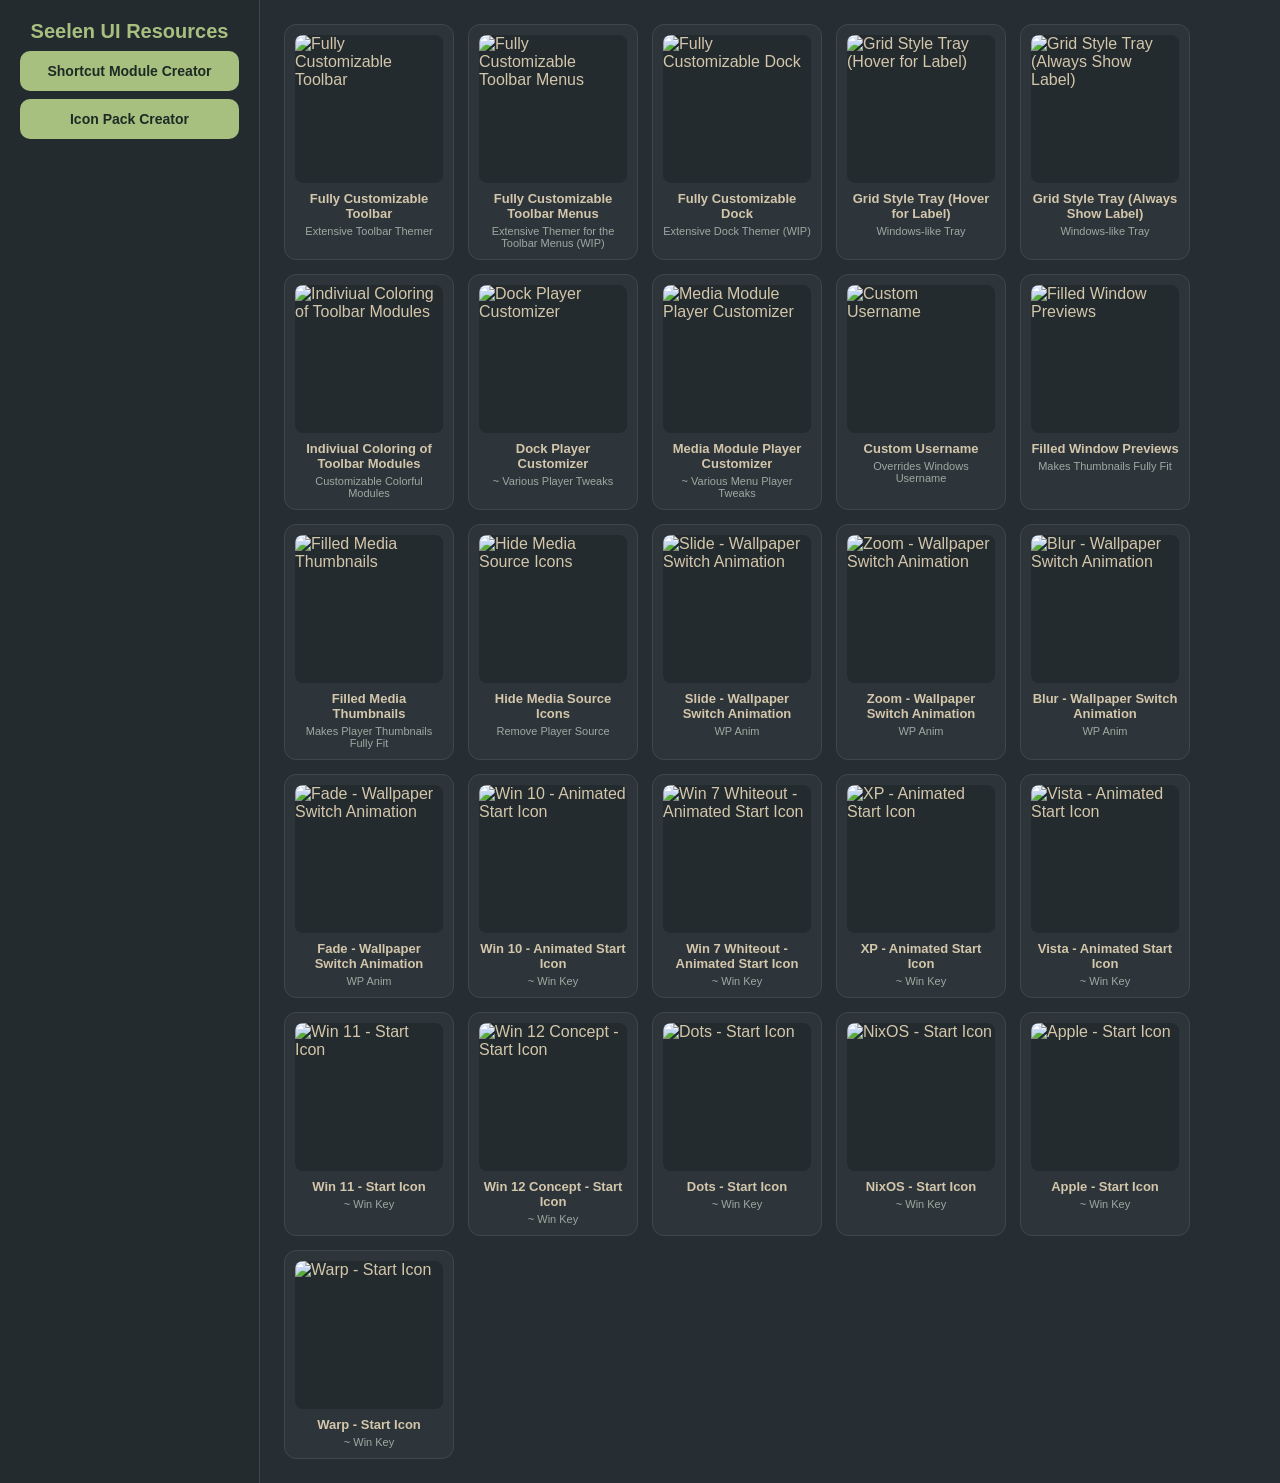
==== index.html @ 4f10d448 "web and up" ====
<!DOCTYPE html>
<html lang="en">
<head>
  <meta charset="UTF-8">
  <meta name="viewport" content="width=device-width, initial-scale=1.0">
  <title>Seelen UI Resources</title>
  <style>
    :root {
      --bg-main: #272e33;
      --bg-surface: #2d353b;
      --bg-dark: #242b2f;
      --border-color: #3d484d;
      --text-primary: #d3c6aa;
      --text-secondary: #9da9a0;
      --accent-color: #a7c080;
      --accent-text: #1e2a23;
    }

    * {
      margin: 0;
      padding: 0;
      box-sizing: border-box;
    }

    body {
      font-family: 'Segoe UI', Tahoma, Geneva, Verdana, sans-serif;
      background: var(--bg-main);
      color: var(--text-primary);
      min-height: 100vh;
      display: flex;
      overflow: hidden;
    }

    .sidebar {
      width: 260px;
      padding: 20px;
      background: var(--bg-dark);
      border-right: 1px solid var(--border-color);
    }

    .sidebar-header {
      font-size: 20px;
      font-weight: 700;
      color: var(--accent-color);
      margin-bottom: 8px;
      text-align: center;
    }

    .nav-button {
      display: block;
      width: 100%;
      padding: 10px 12px;
      margin-bottom: 8px;
      background: var(--accent-color);
      color: var(--accent-text);
      border: 2px solid var(--accent-color);
      border-radius: 10px;
      font-size: 14px;
      font-weight: 600;
      text-align: center;
      transition: filter 0.2s ease;
    }

    .nav-button:hover {
      filter: brightness(1.05);
    }

    .main-content {
      flex: 1;
      padding: 24px;
      overflow-y: auto;
    }

    .resource-grid {
      display: grid;
      grid-template-columns: repeat(auto-fill, 170px);
      gap: 14px;
    }

    .resource-card {
      padding: 10px;
      background: var(--bg-surface);
      border: 1px solid var(--border-color);
      border-radius: 12px;
      transition: all 0.2s ease;
    }

    .resource-card:hover {
      transform: translateY(-4px);
      box-shadow: 0 10px 28px rgba(0, 0, 0, 0.45);
    }

    .card-image-wrapper {
      width: 100%;
      aspect-ratio: 1 / 1;
      margin-bottom: 8px;
      background: var(--bg-dark);
      border-radius: 8px;
      overflow: hidden;
    }

    .card-image-wrapper img {
      width: 100%;
      height: 100%;
      object-fit: cover;
    }

    .card-title {
      font-size: 13px;
      font-weight: 600;
      text-align: center;
      margin-bottom: 4px;
    }

    .card-description {
      font-size: 11px;
      color: var(--text-secondary);
      text-align: center;
    }
  </style>
</head>

<body>
  <aside class="sidebar">
    <div class="sidebar-header">Seelen UI Resources</div>
    <nav id="navigation"></nav>
  </aside>

  <main class="main-content">
    <div class="resource-grid" id="resourceGrid"></div>
  </main>

  <script>
    const navigationItems = [
      { label: 'Shortcut Module Creator', url: './Web/shortcut-mod-creator.html' },
      { label: 'Icon Pack Creator', url: null }
    ];

    const resources = [
      {
        title: 'Fully Customizable Toolbar',
        description: 'Extensive Toolbar Themer',
        image: 'https://raw.githubusercontent.com/K-Ivy/Seelen-UI-Resources/refs/heads/main/Assets/full-custom-toolbar-logo.png',
        url: 'https://seelen.io/resources/k-ivy/kivy-custom-ftbr'
      },
      {
        title: 'Fully Customizable Toolbar Menus',
        description: 'Extensive Themer for the Toolbar Menus (WIP)',
        image: 'https://raw.githubusercontent.com/K-Ivy/Seelen-UI-Resources/refs/heads/main/Assets/web-wip.png',
        url: null
      },
      {
        title: 'Fully Customizable Dock',
        description: 'Extensive Dock Themer (WIP)',
        image: 'https://raw.githubusercontent.com/K-Ivy/Seelen-UI-Resources/refs/heads/main/Assets/web-wip.png',
        url: 'https://seelen.io/resources/review/k-ivy/usr-custom-dock'
      },
      {
        title: 'Grid Style Tray (Hover for Label)',
        description: 'Windows-like Tray',
        image: 'https://raw.githubusercontent.com/K-Ivy/Seelen-UI-Resources/refs/heads/main/Assets/tray-hl-showcase-logo.png',
        url: 'https://seelen.io/resources/k-ivy/win-grid-tray-hl'
      },
      {
        title: 'Grid Style Tray (Always Show Label)',
        description: 'Windows-like Tray',
        image: 'https://raw.githubusercontent.com/K-Ivy/Seelen-UI-Resources/refs/heads/main/Assets/tray-la-showcase-logo.png',
        url: 'https://seelen.io/resources/k-ivy/win-grid-tray-la'
      },
      {
        title: 'Indiviual Coloring of Toolbar Modules',
        description: 'Customizable Colorful Modules',
        image: 'https://raw.githubusercontent.com/K-Ivy/Seelen-UI-Resources/refs/heads/main/Assets/toolvolr-logo.png',
        url: 'https://seelen.io/resources/k-ivy/ftbr-mod-color'
      },
      {
        title: 'Dock Player Customizer',
        description: '~ Various Player Tweaks',
        image: 'https://raw.githubusercontent.com/K-Ivy/Seelen-UI-Resources/refs/heads/main/Assets/LOGO.png',
        url: 'https://seelen.io/resources/k-ivy/dock-comp-media'
      },
      {
        title: 'Media Module Player Customizer',
        description: '~ Various Menu Player Tweaks',
        image: 'https://raw.githubusercontent.com/K-Ivy/Seelen-UI-Resources/refs/heads/main/Assets/LOGOtbr.png',
        url: 'https://seelen.io/resources/k-ivy/tbr-media-custom'
      },
      {
        title: 'Custom Username',
        description: 'Overrides Windows Username',
        image: 'https://raw.githubusercontent.com/K-Ivy/Seelen-UI-Resources/refs/heads/main/Assets/customusrlogo.png',
        url: 'https://seelen.io/resources/k-ivy/custom-pref-user'
      },
      {
        title: 'Filled Window Previews',
        description: 'Makes Thumbnails Fully Fit',
        image: 'https://raw.githubusercontent.com/K-Ivy/Seelen-UI-Resources/refs/heads/main/Assets/previre-ff.png',
        url: 'https://seelen.io/resources/k-ivy/window-prev-ff'
      },
      {
        title: 'Filled Media Thumbnails',
        description: 'Makes Player Thumbnails Fully Fit',
        image: 'https://raw.githubusercontent.com/K-Ivy/Seelen-UI-Resources/refs/heads/main/Assets/media-thumb-fill.png',
        url: 'https://seelen.io/resources/k-ivy/media-thumb-fill'
      },
      {
        title: 'Hide Media Source Icons',
        description: 'Remove Player Source',
        image: 'https://raw.githubusercontent.com/K-Ivy/Seelen-UI-Resources/refs/heads/main/Assets/LOGO-v2.png',
        url: 'https://seelen.io/resources/k-ivy/hide-media-app-icon'
      },
      {
        title: 'Slide - Wallpaper Switch Animation',
        description: 'WP Anim',
        image: 'https://raw.githubusercontent.com/K-Ivy/Seelen-UI-Resources/refs/heads/main/Assets/slidelogo.png',
        url: 'https://seelen.io/resources/k-ivy/wp-anim-slide'
      },
      {
        title: 'Zoom - Wallpaper Switch Animation',
        description: 'WP Anim',
        image: 'https://raw.githubusercontent.com/K-Ivy/Seelen-UI-Resources/refs/heads/main/Assets/zoomlogo.png',
        url: 'https://seelen.io/resources/k-ivy/wp-anim-zm-fade'
      },
      {
        title: 'Blur - Wallpaper Switch Animation',
        description: 'WP Anim',
        image: 'https://raw.githubusercontent.com/K-Ivy/Seelen-UI-Resources/refs/heads/main/Assets/blurlogo.png',
        url: 'https://seelen.io/resources/k-ivy/wp-anim-blur'
      },
      {
        title: 'Fade - Wallpaper Switch Animation',
        description: 'WP Anim',
        image: 'https://raw.githubusercontent.com/K-Ivy/Seelen-UI-Resources/refs/heads/main/Assets/fadelogo.png',
        url: 'https://seelen.io/resources/k-ivy/wp-anim-fade'
      },
      {
        title: 'Win 10 - Animated Start Icon',
        description: '~ Win Key',
        image: 'https://raw.githubusercontent.com/K-Ivy/Seelen-UI-Resources/refs/heads/main/Assets/win10anim.png',
        url: 'https://seelen.io/resources/k-ivy/anim-win-ten-syn'
      },
      {
        title: 'Win 7 Whiteout - Animated Start Icon',
        description: '~ Win Key',
        image: 'https://raw.githubusercontent.com/K-Ivy/Seelen-UI-Resources/refs/heads/main/Assets/win7whiteout.png',
        url: 'https://seelen.io/resources/k-ivy/anim-whiteout-syn'
      },
      {
        title: 'XP - Animated Start Icon',
        description: '~ Win Key',
        image: 'https://raw.githubusercontent.com/K-Ivy/Seelen-UI-Resources/refs/heads/main/Assets/xpanim.png',
        url: 'https://seelen.io/resources/k-ivy/anim-winxp-syn'
      },
      {
        title: 'Vista - Animated Start Icon',
        description: '~ Win Key',
        image: 'https://raw.githubusercontent.com/K-Ivy/Seelen-UI-Resources/refs/heads/main/Assets/vistaanim.png',
        url: 'https://seelen.io/resources/k-ivy/anim-vista-syn'
      },
      {
        title: 'Win 11 - Start Icon',
        description: '~ Win Key',
        image: 'https://raw.githubusercontent.com/K-Ivy/Seelen-UI-Resources/refs/heads/main/Assets/win11.png',
        url: 'https://seelen.io/resources/k-ivy/start-icon-faq'
      },
      {
        title: 'Win 12 Concept - Start Icon',
        description: '~ Win Key',
        image: 'https://raw.githubusercontent.com/K-Ivy/Seelen-UI-Resources/refs/heads/main/Assets/win12concept.png',
        url: 'https://seelen.io/resources/k-ivy/win-start-alt'
      },
      {
        title: 'Dots - Start Icon',
        description: '~ Win Key',
        image: 'https://raw.githubusercontent.com/K-Ivy/Seelen-UI-Resources/refs/heads/main/Assets/dots.png',
        url: 'https://seelen.io/resources/k-ivy/dots-start'
      },
      {
        title: 'NixOS - Start Icon',
        description: '~ Win Key',
        image: 'https://raw.githubusercontent.com/K-Ivy/Seelen-UI-Resources/refs/heads/main/Assets/nix.png',
        url: 'https://seelen.io/resources/k-ivy/nixos-start'
      },
      {
        title: 'Apple - Start Icon',
        description: '~ Win Key',
        image: 'https://raw.githubusercontent.com/K-Ivy/Seelen-UI-Resources/refs/heads/main/Assets/apple.png',
        url: 'https://seelen.io/resources/k-ivy/apple-start'
      },
      {
        title: 'Warp - Start Icon',
        description: '~ Win Key',
        image: 'https://raw.githubusercontent.com/K-Ivy/Seelen-UI-Resources/refs/heads/main/Assets/warp.png',
        url: 'https://seelen.io/resources/k-ivy/warp-start'
      }
    ];

    function buildNavigation() {
      const nav = document.getElementById('navigation');
      nav.innerHTML = navigationItems.map(item => 
        `<button class="nav-button" data-url="${item.url || ''}">${item.label}</button>`
      ).join('');

      nav.addEventListener('click', (e) => {
        if (e.target.classList.contains('nav-button')) {
          const url = e.target.dataset.url;
          if (url) window.location.href = url;
        }
      });
    }

    function buildResourceCards() {
      const grid = document.getElementById('resourceGrid');
      grid.innerHTML = resources.map(r => `
        <div class="resource-card" data-url="${r.url || ''}">
          <div class="card-image-wrapper">
            <img src="${r.image}" alt="${r.title}" loading="lazy">
          </div>
          <div class="card-title">${r.title}</div>
          <div class="card-description">${r.description}</div>
        </div>
      `).join('');

      grid.addEventListener('click', (e) => {
        const card = e.target.closest('.resource-card');
        if (card) {
          const url = card.dataset.url;
          if (url) window.location.href = url;
        }
      });
    }

    buildNavigation();
    buildResourceCards();
  </script>
</body>
</html>
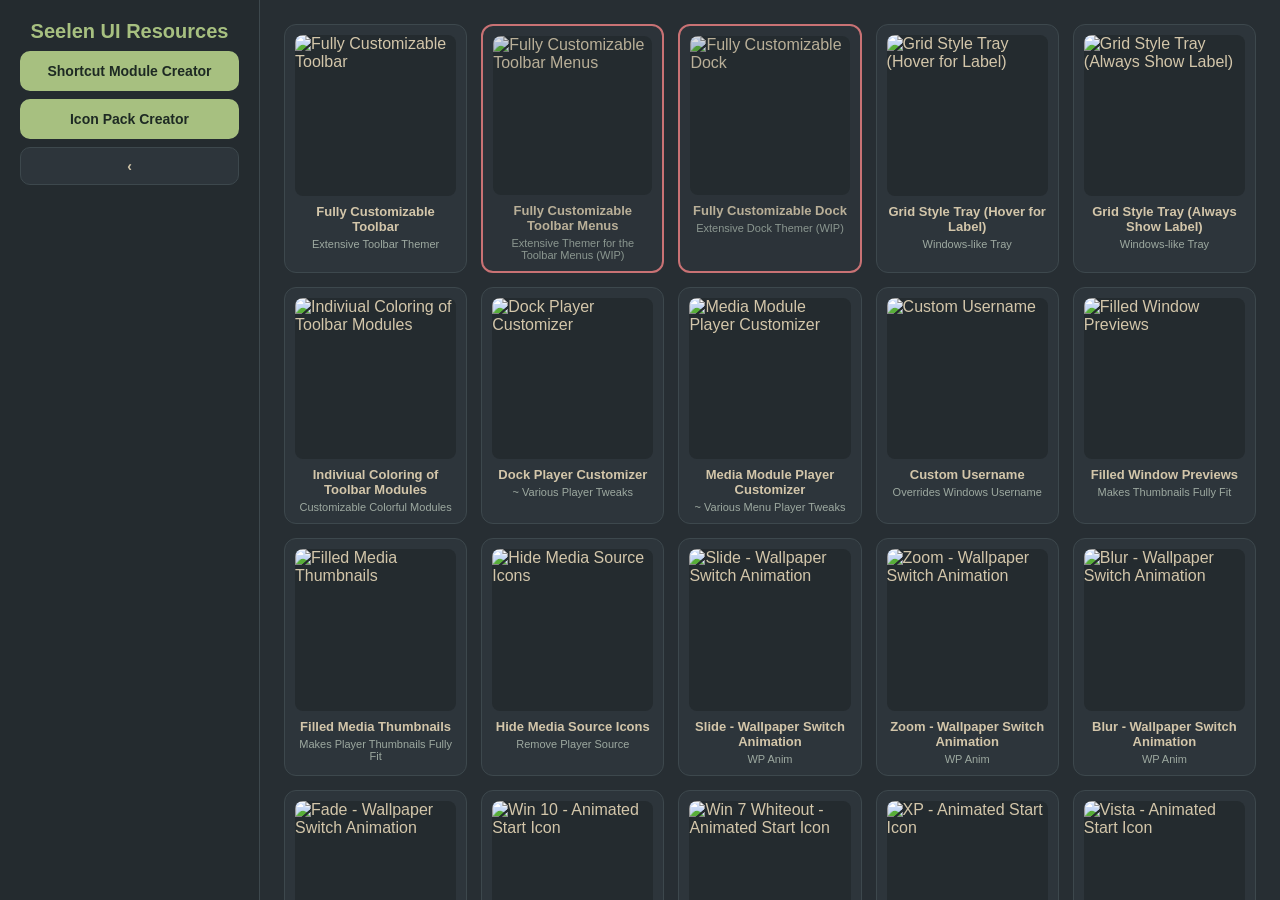
==== commit 7d712191: "landing up" ====
--- a/index.html
+++ b/index.html
@@ -14,6 +14,7 @@
       --text-secondary: #9da9a0;
       --accent-color: #a7c080;
       --accent-text: #1e2a23;
+      --warning-color: #e67e80;
     }
 
     * {
@@ -26,9 +27,8 @@
       font-family: 'Segoe UI', Tahoma, Geneva, Verdana, sans-serif;
       background: var(--bg-main);
       color: var(--text-primary);
-      min-height: 100vh;
+      height: 100vh;
       display: flex;
-      overflow: hidden;
     }
 
     .sidebar {
@@ -36,6 +36,13 @@
       padding: 20px;
       background: var(--bg-dark);
       border-right: 1px solid var(--border-color);
+      transition: width 0.3s ease, padding 0.3s ease;
+      overflow: hidden;
+    }
+
+    .sidebar.collapsed {
+      width: 60px;
+      padding: 20px 10px;
     }
 
     .sidebar-header {
@@ -44,10 +51,19 @@
       color: var(--accent-color);
       margin-bottom: 8px;
       text-align: center;
+      white-space: nowrap;
+      transition: opacity 0.2s ease;
+    }
+
+    .sidebar.collapsed .sidebar-header {
+      opacity: 0;
+      pointer-events: none;
     }
 
     .nav-button {
-      display: block;
+      display: flex;
+      align-items: center;
+      justify-content: center;
       width: 100%;
       padding: 10px 12px;
       margin-bottom: 8px;
@@ -57,12 +73,67 @@
       border-radius: 10px;
       font-size: 14px;
       font-weight: 600;
-      text-align: center;
-      transition: filter 0.2s ease;
+      cursor: pointer;
+      white-space: nowrap;
+      overflow: hidden;
+      transition: filter 0.2s ease, width 0.3s ease, height 0.3s ease, padding 0.3s ease;
     }
 
     .nav-button:hover {
       filter: brightness(1.05);
+    }
+
+    .sidebar.collapsed .nav-button {
+      padding: 10px;
+      width: 40px;
+      min-width: 40px;
+      height: 40px;
+    }
+
+    .nav-button .nav-text {
+      transition: opacity 0.2s ease;
+    }
+
+    .sidebar.collapsed .nav-button .nav-text {
+      opacity: 0;
+      position: absolute;
+    }
+
+    .nav-button .nav-number {
+      opacity: 0;
+      position: absolute;
+      transition: opacity 0.2s ease;
+    }
+
+    .sidebar.collapsed .nav-button .nav-number {
+      opacity: 1;
+      position: static;
+    }
+
+    .sidebar-toggle {
+      display: block;
+      width: 100%;
+      padding: 10px 12px;
+      margin-top: 8px;
+      background: var(--bg-surface);
+      color: var(--text-primary);
+      border: 1px solid var(--border-color);
+      border-radius: 10px;
+      font-size: 14px;
+      font-weight: 600;
+      text-align: center;
+      cursor: pointer;
+      transition: all 0.2s ease;
+    }
+
+    .sidebar-toggle:hover {
+      background: var(--accent-color);
+      color: var(--accent-text);
+      border-color: var(--accent-color);
+    }
+
+    .sidebar.collapsed .sidebar-toggle {
+      padding: 10px;
     }
 
     .main-content {
@@ -73,7 +144,7 @@
 
     .resource-grid {
       display: grid;
-      grid-template-columns: repeat(auto-fill, 170px);
+      grid-template-columns: repeat(auto-fill, minmax(170px, 1fr));
       gap: 14px;
     }
 
@@ -82,10 +153,17 @@
       background: var(--bg-surface);
       border: 1px solid var(--border-color);
       border-radius: 12px;
+      cursor: pointer;
       transition: all 0.2s ease;
     }
 
-    .resource-card:hover {
+    .resource-card.unavailable {
+      border: 2px solid var(--warning-color);
+      opacity: 0.85;
+      cursor: not-allowed;
+    }
+
+    .resource-card:hover:not(.unavailable) {
       transform: translateY(-4px);
       box-shadow: 0 10px 28px rgba(0, 0, 0, 0.45);
     }
@@ -97,6 +175,11 @@
       background: var(--bg-dark);
       border-radius: 8px;
       overflow: hidden;
+      transition: box-shadow 0.2s ease;
+    }
+
+    .resource-card:hover:not(.unavailable) .card-image-wrapper {
+      box-shadow: 0 0 15px rgba(167, 192, 128, 0.15);
     }
 
     .card-image-wrapper img {
@@ -117,18 +200,70 @@
       color: var(--text-secondary);
       text-align: center;
     }
+
+    .context-menu {
+      position: fixed;
+      background: var(--bg-surface);
+      border: 1px solid var(--border-color);
+      border-radius: 8px;
+      padding: 4px 0;
+      box-shadow: 0 4px 12px rgba(0, 0, 0, 0.5);
+      z-index: 1000;
+      min-width: 180px;
+      display: none;
+    }
+
+    .context-menu.show {
+      display: block;
+    }
+
+    .context-menu-item {
+      padding: 8px 16px;
+      cursor: pointer;
+      font-size: 13px;
+      color: var(--text-primary);
+      transition: background 0.15s ease;
+    }
+
+    .context-menu-item:hover {
+      background: var(--bg-dark);
+    }
+
+    .context-menu-item.disabled {
+      opacity: 0.5;
+      cursor: not-allowed;
+    }
+
+    .context-menu-item.disabled:hover {
+      background: transparent;
+    }
+
+    .context-menu-divider {
+      height: 1px;
+      background: var(--border-color);
+      margin: 4px 0;
+    }
   </style>
 </head>
 
 <body>
-  <aside class="sidebar">
+  <aside class="sidebar" id="sidebar">
     <div class="sidebar-header">Seelen UI Resources</div>
     <nav id="navigation"></nav>
+    <button class="sidebar-toggle" id="sidebarToggle">‹</button>
   </aside>
 
   <main class="main-content">
     <div class="resource-grid" id="resourceGrid"></div>
   </main>
+
+  <div class="context-menu" id="contextMenu">
+    <div class="context-menu-item" id="contextOpen">Open</div>
+    <div class="context-menu-item" id="contextNewTab">Open in New Tab</div>
+    <div class="context-menu-divider"></div>
+    <div class="context-menu-item" id="contextCopyLink">Copy Link</div>
+    <div class="context-menu-item" id="contextCopyTitle">Copy Title</div>
+  </div>
 
   <script>
     const navigationItems = [
@@ -153,7 +288,7 @@
         title: 'Fully Customizable Dock',
         description: 'Extensive Dock Themer (WIP)',
         image: 'https://raw.githubusercontent.com/K-Ivy/Seelen-UI-Resources/refs/heads/main/Assets/web-wip.png',
-        url: 'https://seelen.io/resources/review/k-ivy/usr-custom-dock'
+        url: null
       },
       {
         title: 'Grid Style Tray (Hover for Label)',
@@ -297,13 +432,17 @@
 
     function buildNavigation() {
       const nav = document.getElementById('navigation');
-      nav.innerHTML = navigationItems.map(item => 
-        `<button class="nav-button" data-url="${item.url || ''}">${item.label}</button>`
+      nav.innerHTML = navigationItems.map((item, index) => 
+        `<button class="nav-button" data-url="${item.url || ''}">
+          <span class="nav-text">${item.label}</span>
+          <span class="nav-number">${index + 1}</span>
+        </button>`
       ).join('');
 
       nav.addEventListener('click', (e) => {
-        if (e.target.classList.contains('nav-button')) {
-          const url = e.target.dataset.url;
+        const button = e.target.closest('.nav-button');
+        if (button) {
+          const url = button.dataset.url;
           if (url) window.location.href = url;
         }
       });
@@ -312,7 +451,7 @@
     function buildResourceCards() {
       const grid = document.getElementById('resourceGrid');
       grid.innerHTML = resources.map(r => `
-        <div class="resource-card" data-url="${r.url || ''}">
+        <div class="resource-card ${!r.url ? 'unavailable' : ''}" data-url="${r.url || ''}" data-title="${r.title}">
           <div class="card-image-wrapper">
             <img src="${r.image}" alt="${r.title}" loading="lazy">
           </div>
@@ -323,18 +462,82 @@
 
       grid.addEventListener('click', (e) => {
         const card = e.target.closest('.resource-card');
-        if (card) {
+        if (card && !card.classList.contains('unavailable')) {
           const url = card.dataset.url;
           if (url) window.location.href = url;
         }
       });
     }
 
+    const contextMenu = document.getElementById('contextMenu');
+    let currentCard = null;
+
+    document.addEventListener('contextmenu', (e) => {
+      const card = e.target.closest('.resource-card');
+      if (card) {
+        e.preventDefault();
+        currentCard = card;
+        const isUnavailable = card.classList.contains('unavailable');
+        
+        contextMenu.style.left = `${e.pageX}px`;
+        contextMenu.style.top = `${e.pageY}px`;
+        contextMenu.classList.add('show');
+        
+        document.getElementById('contextOpen').classList.toggle('disabled', isUnavailable);
+        document.getElementById('contextNewTab').classList.toggle('disabled', isUnavailable);
+        document.getElementById('contextCopyLink').classList.toggle('disabled', isUnavailable);
+      }
+    });
+
+    document.addEventListener('click', () => {
+      contextMenu.classList.remove('show');
+    });
+
+    document.getElementById('contextOpen').addEventListener('click', (e) => {
+      e.stopPropagation();
+      if (currentCard && !currentCard.classList.contains('unavailable')) {
+        const url = currentCard.dataset.url;
+        if (url) window.location.href = url;
+      }
+      contextMenu.classList.remove('show');
+    });
+
+    document.getElementById('contextNewTab').addEventListener('click', (e) => {
+      e.stopPropagation();
+      if (currentCard && !currentCard.classList.contains('unavailable')) {
+        const url = currentCard.dataset.url;
+        if (url) window.open(url, '_blank');
+      }
+      contextMenu.classList.remove('show');
+    });
+
+    document.getElementById('contextCopyLink').addEventListener('click', (e) => {
+      e.stopPropagation();
+      if (currentCard && !currentCard.classList.contains('unavailable')) {
+        const url = currentCard.dataset.url;
+        if (url) navigator.clipboard.writeText(url);
+      }
+      contextMenu.classList.remove('show');
+    });
+
+    document.getElementById('contextCopyTitle').addEventListener('click', (e) => {
+      e.stopPropagation();
+      if (currentCard) {
+        const title = currentCard.dataset.title;
+        if (title) navigator.clipboard.writeText(title);
+      }
+      contextMenu.classList.remove('show');
+    });
+
+    const sidebar = document.getElementById('sidebar');
+
+    document.getElementById('sidebarToggle').addEventListener('click', () => {
+      sidebar.classList.toggle('collapsed');
+      document.getElementById('sidebarToggle').textContent = sidebar.classList.contains('collapsed') ? '›' : '‹';
+    });
+
     buildNavigation();
     buildResourceCards();
   </script>
 </body>
-</html>
-
-
-
+</html>
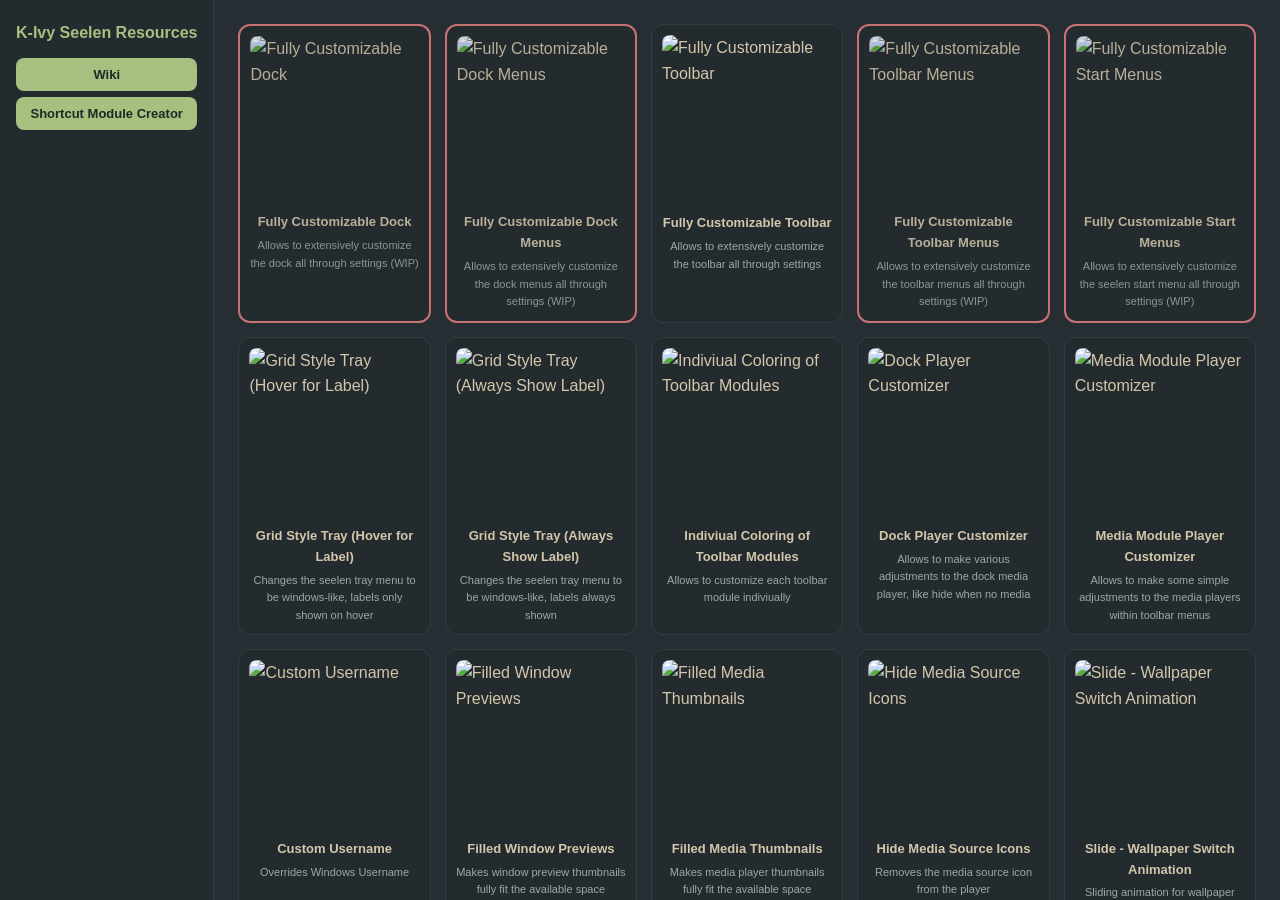
==== commit 56b2c3cf: "First update" ====
--- a/index.html
+++ b/index.html
@@ -3,61 +3,62 @@
 <head>
   <meta charset="UTF-8">
   <meta name="viewport" content="width=device-width, initial-scale=1.0">
-  <title>Seelen UI Resources</title>
+  <meta name="color-scheme" content="dark">
+  <title>K-Ivy Seelen UI Resources</title>
   <style>
     :root {
-      --bg-main: #272e33;
-      --bg-surface: #2d353b;
-      --bg-dark: #242b2f;
-      --border-color: #3d484d;
-      --text-primary: #d3c6aa;
-      --text-secondary: #9da9a0;
-      --accent-color: #a7c080;
+      --bg-page: #272E33;
+      --bg-surface: #242b2f;
+      --border: #313d43;
+      --text: #d3c6aa;
+      --text-dim: #9da9a0;
+      --accent: #a7c080;
       --accent-text: #1e2a23;
-      --warning-color: #e67e80;
-    }
-
-    * {
-      margin: 0;
-      padding: 0;
-      box-sizing: border-box;
+      --warning: #e67e80;
+      --selection: #543A48;
+      --hover: rgba(255,255,255,0.05);
+    }
+
+    ::selection {
+      background: var(--selection);
+      color: var(--text);
+    }
+
+    *, *::before, *::after { 
+      margin: 0; 
+      padding: 0; 
+      box-sizing: border-box; 
     }
 
     body {
       font-family: 'Segoe UI', Tahoma, Geneva, Verdana, sans-serif;
-      background: var(--bg-main);
-      color: var(--text-primary);
+      background: var(--bg-page);
+      color: var(--text);
       height: 100vh;
+      height: 100dvh;
       display: flex;
+      line-height: 1.6;
     }
 
     .sidebar {
-      width: 260px;
-      padding: 20px;
-      background: var(--bg-dark);
-      border-right: 1px solid var(--border-color);
-      transition: width 0.3s ease, padding 0.3s ease;
+      width: max-content;
+      min-width: 160px;
+      padding: 20px 16px;
+      background: var(--bg-surface);
+      border-right: 1px solid var(--border);
+      display: flex;
+      flex-direction: column;
+      flex-shrink: 0;
       overflow: hidden;
     }
 
-    .sidebar.collapsed {
-      width: 60px;
-      padding: 20px 10px;
-    }
-
     .sidebar-header {
-      font-size: 20px;
+      font-size: 16px;
       font-weight: 700;
-      color: var(--accent-color);
-      margin-bottom: 8px;
+      color: var(--accent);
+      margin-bottom: 12px;
       text-align: center;
       white-space: nowrap;
-      transition: opacity 0.2s ease;
-    }
-
-    .sidebar.collapsed .sidebar-header {
-      opacity: 0;
-      pointer-events: none;
     }
 
     .nav-button {
@@ -65,81 +66,29 @@
       align-items: center;
       justify-content: center;
       width: 100%;
-      padding: 10px 12px;
-      margin-bottom: 8px;
-      background: var(--accent-color);
+      padding: 9px 12px;
+      margin-bottom: 6px;
+      background: var(--accent);
       color: var(--accent-text);
-      border: 2px solid var(--accent-color);
-      border-radius: 10px;
-      font-size: 14px;
+      border: none;
+      border-radius: 8px;
+      font-size: 13px;
       font-weight: 600;
       cursor: pointer;
       white-space: nowrap;
-      overflow: hidden;
-      transition: filter 0.2s ease, width 0.3s ease, height 0.3s ease, padding 0.3s ease;
-    }
-
-    .nav-button:hover {
-      filter: brightness(1.05);
-    }
-
-    .sidebar.collapsed .nav-button {
-      padding: 10px;
-      width: 40px;
-      min-width: 40px;
-      height: 40px;
-    }
-
-    .nav-button .nav-text {
-      transition: opacity 0.2s ease;
-    }
-
-    .sidebar.collapsed .nav-button .nav-text {
-      opacity: 0;
-      position: absolute;
-    }
-
-    .nav-button .nav-number {
-      opacity: 0;
-      position: absolute;
-      transition: opacity 0.2s ease;
-    }
-
-    .sidebar.collapsed .nav-button .nav-number {
-      opacity: 1;
-      position: static;
-    }
-
-    .sidebar-toggle {
-      display: block;
-      width: 100%;
-      padding: 10px 12px;
-      margin-top: 8px;
-      background: var(--bg-surface);
-      color: var(--text-primary);
-      border: 1px solid var(--border-color);
-      border-radius: 10px;
-      font-size: 14px;
-      font-weight: 600;
-      text-align: center;
-      cursor: pointer;
-      transition: all 0.2s ease;
-    }
-
-    .sidebar-toggle:hover {
-      background: var(--accent-color);
-      color: var(--accent-text);
-      border-color: var(--accent-color);
-    }
-
-    .sidebar.collapsed .sidebar-toggle {
-      padding: 10px;
+      transition: filter 0.15s;
+    }
+
+    .nav-button:hover { 
+      filter: brightness(1.07); 
     }
 
     .main-content {
       flex: 1;
       padding: 24px;
       overflow-y: auto;
+      scrollbar-width: thin;
+      scrollbar-color: var(--border) transparent;
     }
 
     .resource-grid {
@@ -151,35 +100,35 @@
     .resource-card {
       padding: 10px;
       background: var(--bg-surface);
-      border: 1px solid var(--border-color);
+      border: 1px solid var(--border);
       border-radius: 12px;
       cursor: pointer;
-      transition: all 0.2s ease;
+      transition: transform 0.2s ease, box-shadow 0.2s ease;
     }
 
     .resource-card.unavailable {
-      border: 2px solid var(--warning-color);
+      border: 2px solid var(--warning);
       opacity: 0.85;
       cursor: not-allowed;
     }
 
     .resource-card:hover:not(.unavailable) {
       transform: translateY(-4px);
-      box-shadow: 0 10px 28px rgba(0, 0, 0, 0.45);
+      box-shadow: 0 10px 28px rgba(0,0,0,0.45);
     }
 
     .card-image-wrapper {
       width: 100%;
       aspect-ratio: 1 / 1;
       margin-bottom: 8px;
-      background: var(--bg-dark);
+      background: var(--bg-surface);
       border-radius: 8px;
       overflow: hidden;
       transition: box-shadow 0.2s ease;
     }
 
     .resource-card:hover:not(.unavailable) .card-image-wrapper {
-      box-shadow: 0 0 15px rgba(167, 192, 128, 0.15);
+      box-shadow: 0 0 15px rgba(167,192,128,0.15);
     }
 
     .card-image-wrapper img {
@@ -197,17 +146,17 @@
 
     .card-description {
       font-size: 11px;
-      color: var(--text-secondary);
+      color: var(--text-dim);
       text-align: center;
     }
 
     .context-menu {
       position: fixed;
       background: var(--bg-surface);
-      border: 1px solid var(--border-color);
+      border: 1px solid var(--border);
       border-radius: 8px;
       padding: 4px 0;
-      box-shadow: 0 4px 12px rgba(0, 0, 0, 0.5);
+      box-shadow: 0 4px 12px rgba(0,0,0,0.5);
       z-index: 1000;
       min-width: 180px;
       display: none;
@@ -221,17 +170,16 @@
       padding: 8px 16px;
       cursor: pointer;
       font-size: 13px;
-      color: var(--text-primary);
-      transition: background 0.15s ease;
+      color: var(--text);
+      transition: background 0.15s;
     }
 
     .context-menu-item:hover {
-      background: var(--bg-dark);
+      background: var(--hover);
     }
 
     .context-menu-item.disabled {
-      opacity: 0.5;
-      cursor: not-allowed;
+      opacity: 0.5; cursor: not-allowed;
     }
 
     .context-menu-item.disabled:hover {
@@ -240,304 +188,278 @@
 
     .context-menu-divider {
       height: 1px;
-      background: var(--border-color);
+      background: var(--border);
       margin: 4px 0;
     }
   </style>
 </head>
-
 <body>
-  <aside class="sidebar" id="sidebar">
-    <div class="sidebar-header">Seelen UI Resources</div>
+  <aside class="sidebar">
+    <div class="sidebar-header">K-Ivy Seelen Resources</div>
     <nav id="navigation"></nav>
-    <button class="sidebar-toggle" id="sidebarToggle">‹</button>
   </aside>
-
   <main class="main-content">
     <div class="resource-grid" id="resourceGrid"></div>
   </main>
-
-  <div class="context-menu" id="contextMenu">
-    <div class="context-menu-item" id="contextOpen">Open</div>
-    <div class="context-menu-item" id="contextNewTab">Open in New Tab</div>
-    <div class="context-menu-divider"></div>
-    <div class="context-menu-item" id="contextCopyLink">Copy Link</div>
-    <div class="context-menu-item" id="contextCopyTitle">Copy Title</div>
-  </div>
-
+  <div class="context-menu" id="contextMenu"></div>
   <script>
     const navigationItems = [
+      { label: 'Wiki',                    url: './Web/wiki.html' },
       { label: 'Shortcut Module Creator', url: './Web/shortcut-mod-creator.html' },
-      { label: 'Icon Pack Creator', url: null }
     ];
 
     const resources = [
+      // ── Fully Customizables
+      {
+        title: 'Fully Customizable Dock',
+        description: 'Allows to extensively customize the dock all through settings (WIP)',
+        image: 'https://raw.githubusercontent.com/K-Ivy/Seelen-UI-Resources/refs/heads/main/Assets/web-wip.png',
+        url: null,
+      },
+      {
+        title: 'Fully Customizable Dock Menus',
+        description: 'Allows to extensively customize the dock menus all through settings (WIP)',
+        image: 'https://raw.githubusercontent.com/K-Ivy/Seelen-UI-Resources/refs/heads/main/Assets/web-wip.png',
+        url: null,
+      },
       {
         title: 'Fully Customizable Toolbar',
-        description: 'Extensive Toolbar Themer',
+        description: 'Allows to extensively customize the toolbar all through settings',
         image: 'https://raw.githubusercontent.com/K-Ivy/Seelen-UI-Resources/refs/heads/main/Assets/full-custom-toolbar-logo.png',
-        url: 'https://seelen.io/resources/k-ivy/kivy-custom-ftbr'
+        url: 'https://seelen.io/resources/k-ivy/kivy-custom-ftbr',
       },
       {
         title: 'Fully Customizable Toolbar Menus',
-        description: 'Extensive Themer for the Toolbar Menus (WIP)',
+        description: 'Allows to extensively customize the toolbar menus all through settings (WIP)',
         image: 'https://raw.githubusercontent.com/K-Ivy/Seelen-UI-Resources/refs/heads/main/Assets/web-wip.png',
-        url: null
-      },
-      {
-        title: 'Fully Customizable Dock',
-        description: 'Extensive Dock Themer (WIP)',
+        url: null,
+      },
+      {
+        title: 'Fully Customizable Start Menus',
+        description: 'Allows to extensively customize the seelen start menu all through settings (WIP)',
         image: 'https://raw.githubusercontent.com/K-Ivy/Seelen-UI-Resources/refs/heads/main/Assets/web-wip.png',
-        url: null
-      },
+        url: null,
+      },
+      // ── Other
       {
         title: 'Grid Style Tray (Hover for Label)',
-        description: 'Windows-like Tray',
+        description: 'Changes the seelen tray menu to be windows-like, labels only shown on hover',
         image: 'https://raw.githubusercontent.com/K-Ivy/Seelen-UI-Resources/refs/heads/main/Assets/tray-hl-showcase-logo.png',
-        url: 'https://seelen.io/resources/k-ivy/win-grid-tray-hl'
+        url: 'https://seelen.io/resources/k-ivy/win-grid-tray-hl',
       },
       {
         title: 'Grid Style Tray (Always Show Label)',
-        description: 'Windows-like Tray',
+        description: 'Changes the seelen tray menu to be windows-like, labels always shown',
         image: 'https://raw.githubusercontent.com/K-Ivy/Seelen-UI-Resources/refs/heads/main/Assets/tray-la-showcase-logo.png',
-        url: 'https://seelen.io/resources/k-ivy/win-grid-tray-la'
+        url: 'https://seelen.io/resources/k-ivy/win-grid-tray-la',
       },
       {
         title: 'Indiviual Coloring of Toolbar Modules',
-        description: 'Customizable Colorful Modules',
+        description: 'Allows to customize each toolbar module indiviually',
         image: 'https://raw.githubusercontent.com/K-Ivy/Seelen-UI-Resources/refs/heads/main/Assets/toolvolr-logo.png',
-        url: 'https://seelen.io/resources/k-ivy/ftbr-mod-color'
+        url: 'https://seelen.io/resources/k-ivy/ftbr-mod-color',
       },
       {
         title: 'Dock Player Customizer',
-        description: '~ Various Player Tweaks',
+        description: 'Allows to make various adjustments to the dock media player, like hide when no media',
         image: 'https://raw.githubusercontent.com/K-Ivy/Seelen-UI-Resources/refs/heads/main/Assets/LOGO.png',
-        url: 'https://seelen.io/resources/k-ivy/dock-comp-media'
+        url: 'https://seelen.io/resources/k-ivy/dock-comp-media',
       },
       {
         title: 'Media Module Player Customizer',
-        description: '~ Various Menu Player Tweaks',
+        description: 'Allows to make some simple adjustments to the media players within toolbar menus',
         image: 'https://raw.githubusercontent.com/K-Ivy/Seelen-UI-Resources/refs/heads/main/Assets/LOGOtbr.png',
-        url: 'https://seelen.io/resources/k-ivy/tbr-media-custom'
+        url: 'https://seelen.io/resources/k-ivy/tbr-media-custom',
       },
       {
         title: 'Custom Username',
         description: 'Overrides Windows Username',
         image: 'https://raw.githubusercontent.com/K-Ivy/Seelen-UI-Resources/refs/heads/main/Assets/customusrlogo.png',
-        url: 'https://seelen.io/resources/k-ivy/custom-pref-user'
+        url: 'https://seelen.io/resources/k-ivy/custom-pref-user',
       },
       {
         title: 'Filled Window Previews',
-        description: 'Makes Thumbnails Fully Fit',
+        description: 'Makes window preview thumbnails fully fit the available space',
         image: 'https://raw.githubusercontent.com/K-Ivy/Seelen-UI-Resources/refs/heads/main/Assets/previre-ff.png',
-        url: 'https://seelen.io/resources/k-ivy/window-prev-ff'
+        url: 'https://seelen.io/resources/k-ivy/window-prev-ff',
       },
       {
         title: 'Filled Media Thumbnails',
-        description: 'Makes Player Thumbnails Fully Fit',
+        description: 'Makes media player thumbnails fully fit the available space',
         image: 'https://raw.githubusercontent.com/K-Ivy/Seelen-UI-Resources/refs/heads/main/Assets/media-thumb-fill.png',
-        url: 'https://seelen.io/resources/k-ivy/media-thumb-fill'
+        url: 'https://seelen.io/resources/k-ivy/media-thumb-fill',
       },
       {
         title: 'Hide Media Source Icons',
-        description: 'Remove Player Source',
+        description: 'Removes the media source icon from the player',
         image: 'https://raw.githubusercontent.com/K-Ivy/Seelen-UI-Resources/refs/heads/main/Assets/LOGO-v2.png',
-        url: 'https://seelen.io/resources/k-ivy/hide-media-app-icon'
+        url: 'https://seelen.io/resources/k-ivy/hide-media-app-icon',
       },
       {
         title: 'Slide - Wallpaper Switch Animation',
-        description: 'WP Anim',
+        description: 'Sliding animation for wallpaper switching',
         image: 'https://raw.githubusercontent.com/K-Ivy/Seelen-UI-Resources/refs/heads/main/Assets/slidelogo.png',
-        url: 'https://seelen.io/resources/k-ivy/wp-anim-slide'
+        url: 'https://seelen.io/resources/k-ivy/wp-anim-slide',
       },
       {
         title: 'Zoom - Wallpaper Switch Animation',
-        description: 'WP Anim',
+        description: 'Zoom animation for wallpaper switching',
         image: 'https://raw.githubusercontent.com/K-Ivy/Seelen-UI-Resources/refs/heads/main/Assets/zoomlogo.png',
-        url: 'https://seelen.io/resources/k-ivy/wp-anim-zm-fade'
+        url: 'https://seelen.io/resources/k-ivy/wp-anim-zm-fade',
       },
       {
         title: 'Blur - Wallpaper Switch Animation',
-        description: 'WP Anim',
+        description: 'Blur animation for wallpaper switching',
         image: 'https://raw.githubusercontent.com/K-Ivy/Seelen-UI-Resources/refs/heads/main/Assets/blurlogo.png',
-        url: 'https://seelen.io/resources/k-ivy/wp-anim-blur'
+        url: 'https://seelen.io/resources/k-ivy/wp-anim-blur',
       },
       {
         title: 'Fade - Wallpaper Switch Animation',
-        description: 'WP Anim',
+        description: 'Fade animation for wallpaper switching',
         image: 'https://raw.githubusercontent.com/K-Ivy/Seelen-UI-Resources/refs/heads/main/Assets/fadelogo.png',
-        url: 'https://seelen.io/resources/k-ivy/wp-anim-fade'
+        url: 'https://seelen.io/resources/k-ivy/wp-anim-fade',
       },
       {
         title: 'Win 10 - Animated Start Icon',
-        description: '~ Win Key',
+        description: 'Win 10 icon animated',
         image: 'https://raw.githubusercontent.com/K-Ivy/Seelen-UI-Resources/refs/heads/main/Assets/win10anim.png',
-        url: 'https://seelen.io/resources/k-ivy/anim-win-ten-syn'
+        url: 'https://seelen.io/resources/k-ivy/anim-win-ten-syn',
       },
       {
         title: 'Win 7 Whiteout - Animated Start Icon',
-        description: '~ Win Key',
+        description: 'Win 7 icon variant animated',
         image: 'https://raw.githubusercontent.com/K-Ivy/Seelen-UI-Resources/refs/heads/main/Assets/win7whiteout.png',
-        url: 'https://seelen.io/resources/k-ivy/anim-whiteout-syn'
+        url: 'https://seelen.io/resources/k-ivy/anim-whiteout-syn',
       },
       {
         title: 'XP - Animated Start Icon',
-        description: '~ Win Key',
+        description: 'Win XP icon animated',
         image: 'https://raw.githubusercontent.com/K-Ivy/Seelen-UI-Resources/refs/heads/main/Assets/xpanim.png',
-        url: 'https://seelen.io/resources/k-ivy/anim-winxp-syn'
+        url: 'https://seelen.io/resources/k-ivy/anim-winxp-syn',
       },
       {
         title: 'Vista - Animated Start Icon',
-        description: '~ Win Key',
+        description: 'Win Vista icon animated',
         image: 'https://raw.githubusercontent.com/K-Ivy/Seelen-UI-Resources/refs/heads/main/Assets/vistaanim.png',
-        url: 'https://seelen.io/resources/k-ivy/anim-vista-syn'
+        url: 'https://seelen.io/resources/k-ivy/anim-vista-syn',
       },
       {
         title: 'Win 11 - Start Icon',
-        description: '~ Win Key',
+        description: 'Win 11 icon animated',
         image: 'https://raw.githubusercontent.com/K-Ivy/Seelen-UI-Resources/refs/heads/main/Assets/win11.png',
-        url: 'https://seelen.io/resources/k-ivy/start-icon-faq'
+        url: 'https://seelen.io/resources/k-ivy/start-icon-faq',
       },
       {
         title: 'Win 12 Concept - Start Icon',
-        description: '~ Win Key',
+        description: 'Win 12 concept icon',
         image: 'https://raw.githubusercontent.com/K-Ivy/Seelen-UI-Resources/refs/heads/main/Assets/win12concept.png',
-        url: 'https://seelen.io/resources/k-ivy/win-start-alt'
+        url: 'https://seelen.io/resources/k-ivy/win-start-alt',
       },
       {
         title: 'Dots - Start Icon',
-        description: '~ Win Key',
+        description: 'Dots icon',
         image: 'https://raw.githubusercontent.com/K-Ivy/Seelen-UI-Resources/refs/heads/main/Assets/dots.png',
-        url: 'https://seelen.io/resources/k-ivy/dots-start'
+        url: 'https://seelen.io/resources/k-ivy/dots-start',
       },
       {
         title: 'NixOS - Start Icon',
-        description: '~ Win Key',
+        description: 'Nixos icon',
         image: 'https://raw.githubusercontent.com/K-Ivy/Seelen-UI-Resources/refs/heads/main/Assets/nix.png',
-        url: 'https://seelen.io/resources/k-ivy/nixos-start'
+        url: 'https://seelen.io/resources/k-ivy/nixos-start',
       },
       {
         title: 'Apple - Start Icon',
-        description: '~ Win Key',
+        description: 'Apple icon',
         image: 'https://raw.githubusercontent.com/K-Ivy/Seelen-UI-Resources/refs/heads/main/Assets/apple.png',
-        url: 'https://seelen.io/resources/k-ivy/apple-start'
+        url: 'https://seelen.io/resources/k-ivy/apple-start',
       },
       {
         title: 'Warp - Start Icon',
-        description: '~ Win Key',
+        description: 'Warp icon',
         image: 'https://raw.githubusercontent.com/K-Ivy/Seelen-UI-Resources/refs/heads/main/Assets/warp.png',
-        url: 'https://seelen.io/resources/k-ivy/warp-start'
-      }
+        url: 'https://seelen.io/resources/k-ivy/warp-start',
+      },
     ];
 
-    function buildNavigation() {
-      const nav = document.getElementById('navigation');
-      nav.innerHTML = navigationItems.map((item, index) => 
-        `<button class="nav-button" data-url="${item.url || ''}">
-          <span class="nav-text">${item.label}</span>
-          <span class="nav-number">${index + 1}</span>
-        </button>`
-      ).join('');
-
-      nav.addEventListener('click', (e) => {
-        const button = e.target.closest('.nav-button');
-        if (button) {
-          const url = button.dataset.url;
-          if (url) window.location.href = url;
-        }
-      });
-    }
-
-    function buildResourceCards() {
-      const grid = document.getElementById('resourceGrid');
-      grid.innerHTML = resources.map(r => `
-        <div class="resource-card ${!r.url ? 'unavailable' : ''}" data-url="${r.url || ''}" data-title="${r.title}">
-          <div class="card-image-wrapper">
-            <img src="${r.image}" alt="${r.title}" loading="lazy">
-          </div>
-          <div class="card-title">${r.title}</div>
-          <div class="card-description">${r.description}</div>
+    // ── Navigation ────────────────────────────────────────────────────────────
+    const nav = document.getElementById('navigation');
+    nav.innerHTML = navigationItems.map(item =>
+      `<button class="nav-button" data-url="${item.url}">${item.label}</button>`
+    ).join('');
+
+    nav.addEventListener('click', e => {
+      const url = e.target.closest('.nav-button')?.dataset.url;
+      if (url) window.location.href = url;
+    });
+
+    // ── Resource grid ─────────────────────────────────────────────────────────
+    const grid = document.getElementById('resourceGrid');
+    grid.innerHTML = resources.map(r =>
+      `<div class="resource-card${r.url ? '' : ' unavailable'}" data-url="${r.url || ''}" data-title="${r.title}">
+        <div class="card-image-wrapper">
+          <img src="${r.image}" alt="${r.title}" loading="lazy">
         </div>
-      `).join('');
-
-      grid.addEventListener('click', (e) => {
-        const card = e.target.closest('.resource-card');
-        if (card && !card.classList.contains('unavailable')) {
-          const url = card.dataset.url;
-          if (url) window.location.href = url;
-        }
-      });
-    }
+        <div class="card-title">${r.title}</div>
+        <div class="card-description">${r.description}</div>
+      </div>`
+    ).join('');
+
+    grid.addEventListener('click', e => {
+      const card = e.target.closest('.resource-card');
+      if (card && !card.classList.contains('unavailable'))
+        window.location.href = card.dataset.url;
+    });
+
+    // ── Context menu ──────────────────────────────────────────────────────────
+    const DIV  = '<div class="context-menu-divider"></div>';
+    const item = (id, label) => `<div class="context-menu-item" id="${id}">${label}</div>`;
+
+    const MENUS = {
+      card: unavailable => {
+        const d = unavailable ? ' disabled' : '';
+        return `<div class="context-menu-item${d}" id="ctxOpen">Open</div>`
+             + `<div class="context-menu-item${d}" id="ctxNewTab">Open in New Tab</div>`
+             + DIV
+             + `<div class="context-menu-item${d}" id="ctxCopyLink">Copy Link</div>`
+             + `<div class="context-menu-item" id="ctxCopyTitle">Copy Title</div>`;
+      },
+      page: () => item('pageRefresh', 'Refresh') + item('pageCopyUrl', 'Copy Page URL'),
+    };
 
     const contextMenu = document.getElementById('contextMenu');
     let currentCard = null;
 
-    document.addEventListener('contextmenu', (e) => {
+    const showMenu = (type, x, y, data) => {
+      currentCard = data ?? null;
+      contextMenu.innerHTML = MENUS[type](data?.classList.contains('unavailable'));
+      contextMenu.style.cssText = `left:${x}px;top:${y}px`;
+      contextMenu.classList.add('show');
+    };
+
+    document.addEventListener('contextmenu', e => {
+      contextMenu.classList.remove('show');
       const card = e.target.closest('.resource-card');
-      if (card) {
-        e.preventDefault();
-        currentCard = card;
-        const isUnavailable = card.classList.contains('unavailable');
-        
-        contextMenu.style.left = `${e.pageX}px`;
-        contextMenu.style.top = `${e.pageY}px`;
-        contextMenu.classList.add('show');
-        
-        document.getElementById('contextOpen').classList.toggle('disabled', isUnavailable);
-        document.getElementById('contextNewTab').classList.toggle('disabled', isUnavailable);
-        document.getElementById('contextCopyLink').classList.toggle('disabled', isUnavailable);
-      }
+      e.preventDefault();
+      showMenu(card ? 'card' : 'page', e.pageX, e.pageY, card);
     });
 
-    document.addEventListener('click', () => {
-      contextMenu.classList.remove('show');
-    });
-
-    document.getElementById('contextOpen').addEventListener('click', (e) => {
+    document.addEventListener('click', () => contextMenu.classList.remove('show'));
+
+    contextMenu.addEventListener('click', e => {
       e.stopPropagation();
-      if (currentCard && !currentCard.classList.contains('unavailable')) {
-        const url = currentCard.dataset.url;
-        if (url) window.location.href = url;
+      const it = e.target.closest('.context-menu-item');
+      if (!it || it.classList.contains('disabled')) { contextMenu.classList.remove('show'); return; }
+      const url = currentCard?.dataset.url;
+      switch (it.id) {
+        case 'ctxOpen':      window.location.href = url; break;
+        case 'ctxNewTab':    window.open(url, '_blank', 'noopener'); break;
+        case 'ctxCopyLink':  navigator.clipboard.writeText(url); break;
+        case 'ctxCopyTitle': navigator.clipboard.writeText(currentCard.dataset.title); break;
+        case 'pageRefresh':  location.reload(); break;
+        case 'pageCopyUrl':  navigator.clipboard.writeText(location.href); break;
       }
       contextMenu.classList.remove('show');
     });
-
-    document.getElementById('contextNewTab').addEventListener('click', (e) => {
-      e.stopPropagation();
-      if (currentCard && !currentCard.classList.contains('unavailable')) {
-        const url = currentCard.dataset.url;
-        if (url) window.open(url, '_blank');
-      }
-      contextMenu.classList.remove('show');
-    });
-
-    document.getElementById('contextCopyLink').addEventListener('click', (e) => {
-      e.stopPropagation();
-      if (currentCard && !currentCard.classList.contains('unavailable')) {
-        const url = currentCard.dataset.url;
-        if (url) navigator.clipboard.writeText(url);
-      }
-      contextMenu.classList.remove('show');
-    });
-
-    document.getElementById('contextCopyTitle').addEventListener('click', (e) => {
-      e.stopPropagation();
-      if (currentCard) {
-        const title = currentCard.dataset.title;
-        if (title) navigator.clipboard.writeText(title);
-      }
-      contextMenu.classList.remove('show');
-    });
-
-    const sidebar = document.getElementById('sidebar');
-
-    document.getElementById('sidebarToggle').addEventListener('click', () => {
-      sidebar.classList.toggle('collapsed');
-      document.getElementById('sidebarToggle').textContent = sidebar.classList.contains('collapsed') ? '›' : '‹';
-    });
-
-    buildNavigation();
-    buildResourceCards();
   </script>
 </body>
 </html>
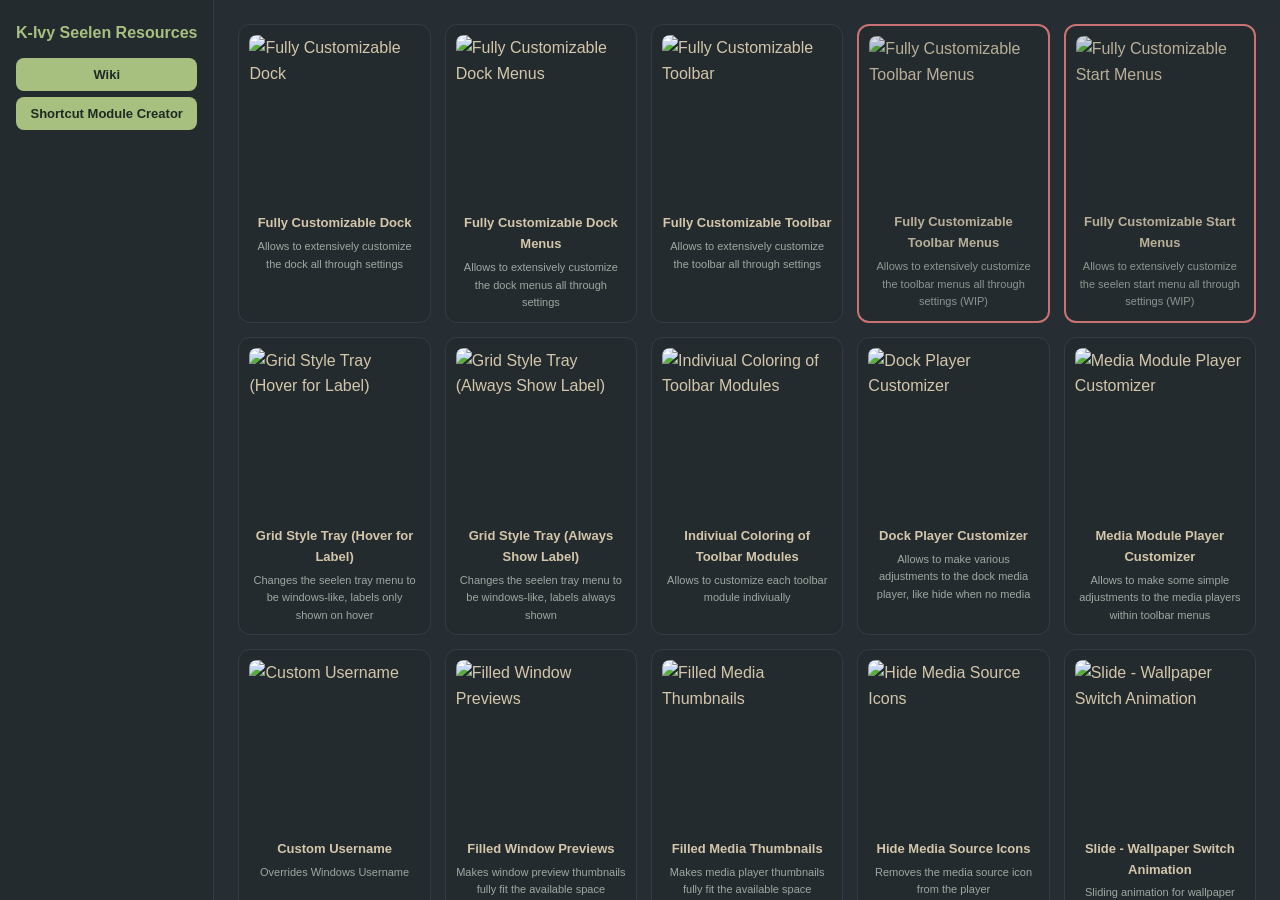
==== commit 115bbf7b: "Update 2 - release dock themer" ====
--- a/index.html
+++ b/index.html
@@ -212,15 +212,15 @@
       // ── Fully Customizables
       {
         title: 'Fully Customizable Dock',
-        description: 'Allows to extensively customize the dock all through settings (WIP)',
-        image: 'https://raw.githubusercontent.com/K-Ivy/Seelen-UI-Resources/refs/heads/main/Assets/web-wip.png',
-        url: null,
+        description: 'Allows to extensively customize the dock all through settings',
+        image: 'https://raw.githubusercontent.com/K-Ivy/Seelen-UI-Resources/refs/heads/main/Assets/full-custom-dock-logo.png',
+        url: 'https://seelen.io/resources/k-ivy/usr-custom-dock',
       },
       {
         title: 'Fully Customizable Dock Menus',
-        description: 'Allows to extensively customize the dock menus all through settings (WIP)',
-        image: 'https://raw.githubusercontent.com/K-Ivy/Seelen-UI-Resources/refs/heads/main/Assets/web-wip.png',
-        url: null,
+        description: 'Allows to extensively customize the dock menus all through settings',
+        image: 'https://raw.githubusercontent.com/K-Ivy/Seelen-UI-Resources/refs/heads/main/Assets/full-custom-dock-menus-logo.png',
+        url: 'https://seelen.io/resources/k-ivy/full-custom-dock-menus',
       },
       {
         title: 'Fully Customizable Toolbar',
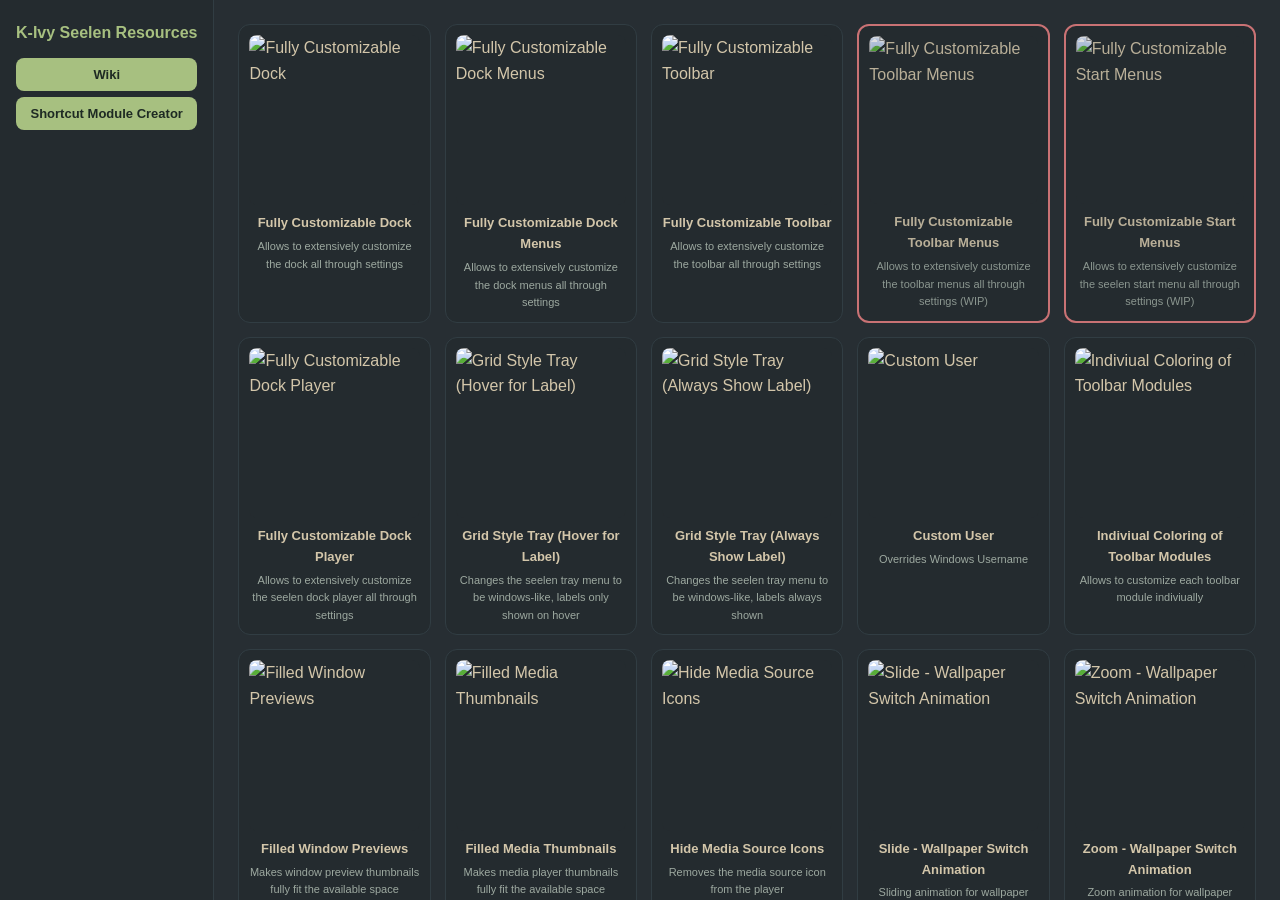
==== commit fd0c5e1d: "up - dock player + prev + user + mod coloring + wiki  | new -  def tray wrap" ====
--- a/index.html
+++ b/index.html
@@ -240,6 +240,12 @@
         image: 'https://raw.githubusercontent.com/K-Ivy/Seelen-UI-Resources/refs/heads/main/Assets/web-wip.png',
         url: null,
       },
+      {
+        title: 'Fully Customizable Dock Player',
+        description: 'Allows to extensively customize the seelen dock player all through settings',
+        image: 'https://raw.githubusercontent.com/K-Ivy/Seelen-UI-Resources/refs/heads/main/Assets/LOGO.png',
+        url: 'https://seelen.io/resources/k-ivy/dock-comp-media',
+      },
       // ── Other
       {
         title: 'Grid Style Tray (Hover for Label)',
@@ -254,28 +260,16 @@
         url: 'https://seelen.io/resources/k-ivy/win-grid-tray-la',
       },
       {
+        title: 'Custom User',
+        description: 'Overrides Windows Username',
+        image: 'https://raw.githubusercontent.com/K-Ivy/Seelen-UI-Resources/refs/heads/main/Assets/customusrlogo.png',
+        url: 'https://seelen.io/resources/k-ivy/custom-pref-user',
+      },
+      {
         title: 'Indiviual Coloring of Toolbar Modules',
         description: 'Allows to customize each toolbar module indiviually',
         image: 'https://raw.githubusercontent.com/K-Ivy/Seelen-UI-Resources/refs/heads/main/Assets/toolvolr-logo.png',
         url: 'https://seelen.io/resources/k-ivy/ftbr-mod-color',
-      },
-      {
-        title: 'Dock Player Customizer',
-        description: 'Allows to make various adjustments to the dock media player, like hide when no media',
-        image: 'https://raw.githubusercontent.com/K-Ivy/Seelen-UI-Resources/refs/heads/main/Assets/LOGO.png',
-        url: 'https://seelen.io/resources/k-ivy/dock-comp-media',
-      },
-      {
-        title: 'Media Module Player Customizer',
-        description: 'Allows to make some simple adjustments to the media players within toolbar menus',
-        image: 'https://raw.githubusercontent.com/K-Ivy/Seelen-UI-Resources/refs/heads/main/Assets/LOGOtbr.png',
-        url: 'https://seelen.io/resources/k-ivy/tbr-media-custom',
-      },
-      {
-        title: 'Custom Username',
-        description: 'Overrides Windows Username',
-        image: 'https://raw.githubusercontent.com/K-Ivy/Seelen-UI-Resources/refs/heads/main/Assets/customusrlogo.png',
-        url: 'https://seelen.io/resources/k-ivy/custom-pref-user',
       },
       {
         title: 'Filled Window Previews',
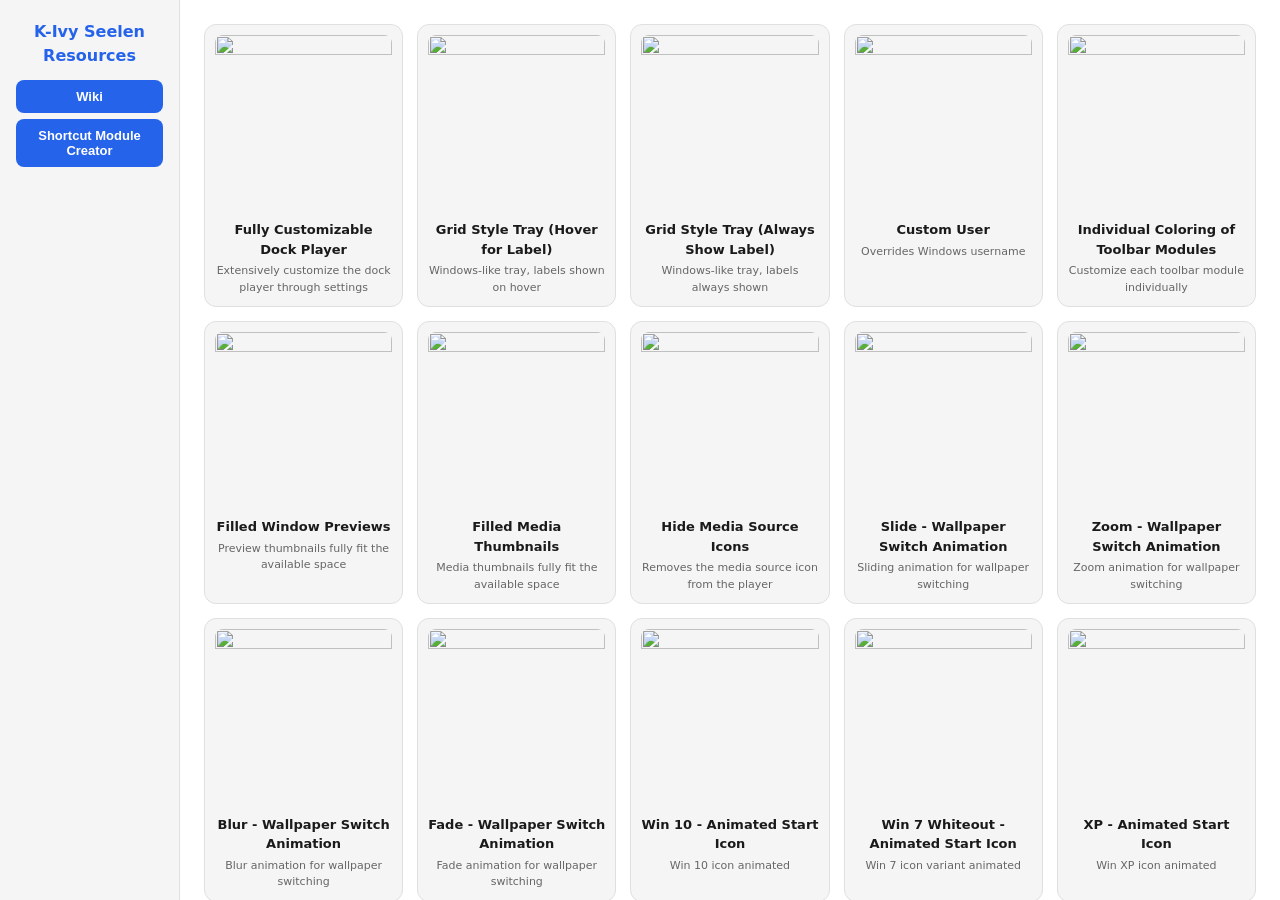
==== commit 064015ae: "Base setting things up again." ====
--- a/index.html
+++ b/index.html
@@ -1,459 +1,166 @@
 <!DOCTYPE html>
 <html lang="en">
 <head>
-  <meta charset="UTF-8">
-  <meta name="viewport" content="width=device-width, initial-scale=1.0">
-  <meta name="color-scheme" content="dark">
-  <title>K-Ivy Seelen UI Resources</title>
-  <style>
+<meta charset="UTF-8">
+<meta name="viewport" content="width=device-width, initial-scale=1.0">
+<title>K-Ivy Seelen UI Resources</title>
+<style>
+  :root {
+    --bg: #fff; --surface: #f5f5f5; --border: #e0e0e0;
+    --text: #1a1a1a; --text-dim: #666; --accent: #2563eb;
+    --accent-text: #fff; --warning: #dc2626; --hover: rgba(0,0,0,.05);
+  }
+  @media (prefers-color-scheme: dark) {
     :root {
-      --bg-page: #272E33;
-      --bg-surface: #242b2f;
-      --border: #313d43;
-      --text: #d3c6aa;
-      --text-dim: #9da9a0;
-      --accent: #a7c080;
-      --accent-text: #1e2a23;
-      --warning: #e67e80;
-      --selection: #543A48;
-      --hover: rgba(255,255,255,0.05);
+      --bg: #1a1a1a; --surface: #242424; --border: #3a3a3a;
+      --text: #e5e5e5; --text-dim: #a0a0a0; --accent: #4f8fef;
+      --accent-text: #0a0a0a; --warning: #f87171; --hover: rgba(255,255,255,.08);
     }
-
-    ::selection {
-      background: var(--selection);
-      color: var(--text);
-    }
-
-    *, *::before, *::after { 
-      margin: 0; 
-      padding: 0; 
-      box-sizing: border-box; 
-    }
-
-    body {
-      font-family: 'Segoe UI', Tahoma, Geneva, Verdana, sans-serif;
-      background: var(--bg-page);
-      color: var(--text);
-      height: 100vh;
-      height: 100dvh;
-      display: flex;
-      line-height: 1.6;
-    }
-
-    .sidebar {
-      width: max-content;
-      min-width: 160px;
-      padding: 20px 16px;
-      background: var(--bg-surface);
-      border-right: 1px solid var(--border);
-      display: flex;
-      flex-direction: column;
-      flex-shrink: 0;
-      overflow: hidden;
-    }
-
-    .sidebar-header {
-      font-size: 16px;
-      font-weight: 700;
-      color: var(--accent);
-      margin-bottom: 12px;
-      text-align: center;
-      white-space: nowrap;
-    }
-
-    .nav-button {
-      display: flex;
-      align-items: center;
-      justify-content: center;
-      width: 100%;
-      padding: 9px 12px;
-      margin-bottom: 6px;
-      background: var(--accent);
-      color: var(--accent-text);
-      border: none;
-      border-radius: 8px;
-      font-size: 13px;
-      font-weight: 600;
-      cursor: pointer;
-      white-space: nowrap;
-      transition: filter 0.15s;
-    }
-
-    .nav-button:hover { 
-      filter: brightness(1.07); 
-    }
-
-    .main-content {
-      flex: 1;
-      padding: 24px;
-      overflow-y: auto;
-      scrollbar-width: thin;
-      scrollbar-color: var(--border) transparent;
-    }
-
-    .resource-grid {
-      display: grid;
-      grid-template-columns: repeat(auto-fill, minmax(170px, 1fr));
-      gap: 14px;
-    }
-
-    .resource-card {
-      padding: 10px;
-      background: var(--bg-surface);
-      border: 1px solid var(--border);
-      border-radius: 12px;
-      cursor: pointer;
-      transition: transform 0.2s ease, box-shadow 0.2s ease;
-    }
-
-    .resource-card.unavailable {
-      border: 2px solid var(--warning);
-      opacity: 0.85;
-      cursor: not-allowed;
-    }
-
-    .resource-card:hover:not(.unavailable) {
-      transform: translateY(-4px);
-      box-shadow: 0 10px 28px rgba(0,0,0,0.45);
-    }
-
-    .card-image-wrapper {
-      width: 100%;
-      aspect-ratio: 1 / 1;
-      margin-bottom: 8px;
-      background: var(--bg-surface);
-      border-radius: 8px;
-      overflow: hidden;
-      transition: box-shadow 0.2s ease;
-    }
-
-    .resource-card:hover:not(.unavailable) .card-image-wrapper {
-      box-shadow: 0 0 15px rgba(167,192,128,0.15);
-    }
-
-    .card-image-wrapper img {
-      width: 100%;
-      height: 100%;
-      object-fit: cover;
-    }
-
-    .card-title {
-      font-size: 13px;
-      font-weight: 600;
-      text-align: center;
-      margin-bottom: 4px;
-    }
-
-    .card-description {
-      font-size: 11px;
-      color: var(--text-dim);
-      text-align: center;
-    }
-
-    .context-menu {
-      position: fixed;
-      background: var(--bg-surface);
-      border: 1px solid var(--border);
-      border-radius: 8px;
-      padding: 4px 0;
-      box-shadow: 0 4px 12px rgba(0,0,0,0.5);
-      z-index: 1000;
-      min-width: 180px;
-      display: none;
-    }
-
-    .context-menu.show {
-      display: block;
-    }
-
-    .context-menu-item {
-      padding: 8px 16px;
-      cursor: pointer;
-      font-size: 13px;
-      color: var(--text);
-      transition: background 0.15s;
-    }
-
-    .context-menu-item:hover {
-      background: var(--hover);
-    }
-
-    .context-menu-item.disabled {
-      opacity: 0.5; cursor: not-allowed;
-    }
-
-    .context-menu-item.disabled:hover {
-      background: transparent;
-    }
-
-    .context-menu-divider {
-      height: 1px;
-      background: var(--border);
-      margin: 4px 0;
-    }
-  </style>
+  }
+  * { margin: 0; padding: 0; box-sizing: border-box; }
+  body {
+    font-family: system-ui, sans-serif;
+    background: var(--bg); color: var(--text);
+    height: 100dvh; display: flex; line-height: 1.5;
+  }
+  .sidebar {
+    width: 180px; padding: 20px 16px;
+    background: var(--surface); border-right: 1px solid var(--border);
+    flex-shrink: 0;
+  }
+  .sidebar-header {
+    font-size: 16px; font-weight: 700; color: var(--accent);
+    margin-bottom: 12px; text-align: center;
+  }
+  .btn {
+    display: block; width: 100%; padding: 9px 12px; margin-bottom: 6px;
+    background: var(--accent); color: var(--accent-text);
+    border: none; border-radius: 8px; font-size: 13px; font-weight: 600;
+    cursor: pointer; text-align: center;
+  }
+  .main { flex: 1; padding: 24px; overflow-y: auto; }
+  .grid {
+    display: grid;
+    grid-template-columns: repeat(auto-fill, minmax(170px, 1fr));
+    gap: 14px;
+  }
+  .card {
+    padding: 10px; background: var(--surface); border: 1px solid var(--border);
+    border-radius: 12px; cursor: pointer;
+  }
+  .card.unavailable { border-color: var(--warning); opacity: .8; cursor: not-allowed; }
+  .card img {
+    width: 100%; aspect-ratio: 1/1; object-fit: cover;
+    border-radius: 8px; margin-bottom: 8px;
+  }
+  .card-title { font-size: 13px; font-weight: 600; text-align: center; margin-bottom: 4px; }
+  .card-desc { font-size: 11px; color: var(--text-dim); text-align: center; }
+  .context-menu {
+    position: fixed; background: var(--surface); border: 1px solid var(--border);
+    border-radius: 8px; padding: 4px 0; min-width: 180px; display: none;
+  }
+  .context-menu.show { display: block; }
+  .context-menu-item { padding: 8px 16px; cursor: pointer; font-size: 13px; }
+  .context-menu-item:hover { background: var(--hover); }
+  .context-menu-item.disabled { opacity: .5; cursor: not-allowed; }
+  .context-menu-item.disabled:hover { background: none; }
+  .context-menu-divider { height: 1px; background: var(--border); margin: 4px 0; }
+</style>
 </head>
 <body>
   <aside class="sidebar">
     <div class="sidebar-header">K-Ivy Seelen Resources</div>
-    <nav id="navigation"></nav>
+    <nav id="nav"></nav>
   </aside>
-  <main class="main-content">
-    <div class="resource-grid" id="resourceGrid"></div>
+  <main class="main">
+    <div class="grid" id="grid"></div>
   </main>
   <div class="context-menu" id="contextMenu"></div>
+
   <script>
-    const navigationItems = [
-      { label: 'Wiki',                    url: './Web/wiki.html' },
+    const navItems = [
+      { label: 'Wiki', url: './Web/wiki.html' },
       { label: 'Shortcut Module Creator', url: './Web/shortcut-mod-creator.html' },
     ];
 
-    const resources = [
-      // ── Fully Customizables
-      {
-        title: 'Fully Customizable Dock',
-        description: 'Allows to extensively customize the dock all through settings',
-        image: 'https://raw.githubusercontent.com/K-Ivy/Seelen-UI-Resources/refs/heads/main/Assets/full-custom-dock-logo.png',
-        url: 'https://seelen.io/resources/k-ivy/usr-custom-dock',
-      },
-      {
-        title: 'Fully Customizable Dock Menus',
-        description: 'Allows to extensively customize the dock menus all through settings',
-        image: 'https://raw.githubusercontent.com/K-Ivy/Seelen-UI-Resources/refs/heads/main/Assets/full-custom-dock-menus-logo.png',
-        url: 'https://seelen.io/resources/k-ivy/full-custom-dock-menus',
-      },
-      {
-        title: 'Fully Customizable Toolbar',
-        description: 'Allows to extensively customize the toolbar all through settings',
-        image: 'https://raw.githubusercontent.com/K-Ivy/Seelen-UI-Resources/refs/heads/main/Assets/full-custom-toolbar-logo.png',
-        url: 'https://seelen.io/resources/k-ivy/kivy-custom-ftbr',
-      },
-      {
-        title: 'Fully Customizable Toolbar Menus',
-        description: 'Allows to extensively customize the toolbar menus all through settings (WIP)',
-        image: 'https://raw.githubusercontent.com/K-Ivy/Seelen-UI-Resources/refs/heads/main/Assets/web-wip.png',
-        url: null,
-      },
-      {
-        title: 'Fully Customizable Start Menus',
-        description: 'Allows to extensively customize the seelen start menu all through settings (WIP)',
-        image: 'https://raw.githubusercontent.com/K-Ivy/Seelen-UI-Resources/refs/heads/main/Assets/web-wip.png',
-        url: null,
-      },
-      {
-        title: 'Fully Customizable Dock Player',
-        description: 'Allows to extensively customize the seelen dock player all through settings',
-        image: 'https://raw.githubusercontent.com/K-Ivy/Seelen-UI-Resources/refs/heads/main/Assets/LOGO.png',
-        url: 'https://seelen.io/resources/k-ivy/dock-comp-media',
-      },
-      // ── Other
-      {
-        title: 'Grid Style Tray (Hover for Label)',
-        description: 'Changes the seelen tray menu to be windows-like, labels only shown on hover',
-        image: 'https://raw.githubusercontent.com/K-Ivy/Seelen-UI-Resources/refs/heads/main/Assets/tray-hl-showcase-logo.png',
-        url: 'https://seelen.io/resources/k-ivy/win-grid-tray-hl',
-      },
-      {
-        title: 'Grid Style Tray (Always Show Label)',
-        description: 'Changes the seelen tray menu to be windows-like, labels always shown',
-        image: 'https://raw.githubusercontent.com/K-Ivy/Seelen-UI-Resources/refs/heads/main/Assets/tray-la-showcase-logo.png',
-        url: 'https://seelen.io/resources/k-ivy/win-grid-tray-la',
-      },
-      {
-        title: 'Custom User',
-        description: 'Overrides Windows Username',
-        image: 'https://raw.githubusercontent.com/K-Ivy/Seelen-UI-Resources/refs/heads/main/Assets/customusrlogo.png',
-        url: 'https://seelen.io/resources/k-ivy/custom-pref-user',
-      },
-      {
-        title: 'Indiviual Coloring of Toolbar Modules',
-        description: 'Allows to customize each toolbar module indiviually',
-        image: 'https://raw.githubusercontent.com/K-Ivy/Seelen-UI-Resources/refs/heads/main/Assets/toolvolr-logo.png',
-        url: 'https://seelen.io/resources/k-ivy/ftbr-mod-color',
-      },
-      {
-        title: 'Filled Window Previews',
-        description: 'Makes window preview thumbnails fully fit the available space',
-        image: 'https://raw.githubusercontent.com/K-Ivy/Seelen-UI-Resources/refs/heads/main/Assets/previre-ff.png',
-        url: 'https://seelen.io/resources/k-ivy/window-prev-ff',
-      },
-      {
-        title: 'Filled Media Thumbnails',
-        description: 'Makes media player thumbnails fully fit the available space',
-        image: 'https://raw.githubusercontent.com/K-Ivy/Seelen-UI-Resources/refs/heads/main/Assets/media-thumb-fill.png',
-        url: 'https://seelen.io/resources/k-ivy/media-thumb-fill',
-      },
-      {
-        title: 'Hide Media Source Icons',
-        description: 'Removes the media source icon from the player',
-        image: 'https://raw.githubusercontent.com/K-Ivy/Seelen-UI-Resources/refs/heads/main/Assets/LOGO-v2.png',
-        url: 'https://seelen.io/resources/k-ivy/hide-media-app-icon',
-      },
-      {
-        title: 'Slide - Wallpaper Switch Animation',
-        description: 'Sliding animation for wallpaper switching',
-        image: 'https://raw.githubusercontent.com/K-Ivy/Seelen-UI-Resources/refs/heads/main/Assets/slidelogo.png',
-        url: 'https://seelen.io/resources/k-ivy/wp-anim-slide',
-      },
-      {
-        title: 'Zoom - Wallpaper Switch Animation',
-        description: 'Zoom animation for wallpaper switching',
-        image: 'https://raw.githubusercontent.com/K-Ivy/Seelen-UI-Resources/refs/heads/main/Assets/zoomlogo.png',
-        url: 'https://seelen.io/resources/k-ivy/wp-anim-zm-fade',
-      },
-      {
-        title: 'Blur - Wallpaper Switch Animation',
-        description: 'Blur animation for wallpaper switching',
-        image: 'https://raw.githubusercontent.com/K-Ivy/Seelen-UI-Resources/refs/heads/main/Assets/blurlogo.png',
-        url: 'https://seelen.io/resources/k-ivy/wp-anim-blur',
-      },
-      {
-        title: 'Fade - Wallpaper Switch Animation',
-        description: 'Fade animation for wallpaper switching',
-        image: 'https://raw.githubusercontent.com/K-Ivy/Seelen-UI-Resources/refs/heads/main/Assets/fadelogo.png',
-        url: 'https://seelen.io/resources/k-ivy/wp-anim-fade',
-      },
-      {
-        title: 'Win 10 - Animated Start Icon',
-        description: 'Win 10 icon animated',
-        image: 'https://raw.githubusercontent.com/K-Ivy/Seelen-UI-Resources/refs/heads/main/Assets/win10anim.png',
-        url: 'https://seelen.io/resources/k-ivy/anim-win-ten-syn',
-      },
-      {
-        title: 'Win 7 Whiteout - Animated Start Icon',
-        description: 'Win 7 icon variant animated',
-        image: 'https://raw.githubusercontent.com/K-Ivy/Seelen-UI-Resources/refs/heads/main/Assets/win7whiteout.png',
-        url: 'https://seelen.io/resources/k-ivy/anim-whiteout-syn',
-      },
-      {
-        title: 'XP - Animated Start Icon',
-        description: 'Win XP icon animated',
-        image: 'https://raw.githubusercontent.com/K-Ivy/Seelen-UI-Resources/refs/heads/main/Assets/xpanim.png',
-        url: 'https://seelen.io/resources/k-ivy/anim-winxp-syn',
-      },
-      {
-        title: 'Vista - Animated Start Icon',
-        description: 'Win Vista icon animated',
-        image: 'https://raw.githubusercontent.com/K-Ivy/Seelen-UI-Resources/refs/heads/main/Assets/vistaanim.png',
-        url: 'https://seelen.io/resources/k-ivy/anim-vista-syn',
-      },
-      {
-        title: 'Win 11 - Start Icon',
-        description: 'Win 11 icon animated',
-        image: 'https://raw.githubusercontent.com/K-Ivy/Seelen-UI-Resources/refs/heads/main/Assets/win11.png',
-        url: 'https://seelen.io/resources/k-ivy/start-icon-faq',
-      },
-      {
-        title: 'Win 12 Concept - Start Icon',
-        description: 'Win 12 concept icon',
-        image: 'https://raw.githubusercontent.com/K-Ivy/Seelen-UI-Resources/refs/heads/main/Assets/win12concept.png',
-        url: 'https://seelen.io/resources/k-ivy/win-start-alt',
-      },
-      {
-        title: 'Dots - Start Icon',
-        description: 'Dots icon',
-        image: 'https://raw.githubusercontent.com/K-Ivy/Seelen-UI-Resources/refs/heads/main/Assets/dots.png',
-        url: 'https://seelen.io/resources/k-ivy/dots-start',
-      },
-      {
-        title: 'NixOS - Start Icon',
-        description: 'Nixos icon',
-        image: 'https://raw.githubusercontent.com/K-Ivy/Seelen-UI-Resources/refs/heads/main/Assets/nix.png',
-        url: 'https://seelen.io/resources/k-ivy/nixos-start',
-      },
-      {
-        title: 'Apple - Start Icon',
-        description: 'Apple icon',
-        image: 'https://raw.githubusercontent.com/K-Ivy/Seelen-UI-Resources/refs/heads/main/Assets/apple.png',
-        url: 'https://seelen.io/resources/k-ivy/apple-start',
-      },
-      {
-        title: 'Warp - Start Icon',
-        description: 'Warp icon',
-        image: 'https://raw.githubusercontent.com/K-Ivy/Seelen-UI-Resources/refs/heads/main/Assets/warp.png',
-        url: 'https://seelen.io/resources/k-ivy/warp-start',
-      },
-    ];
+    const IMG_BASE = 'https://raw.githubusercontent.com/K-Ivy/Seelen-UI-Resources/refs/heads/main/Assets/';
 
-    // ── Navigation ────────────────────────────────────────────────────────────
-    const nav = document.getElementById('navigation');
-    nav.innerHTML = navigationItems.map(item =>
-      `<button class="nav-button" data-url="${item.url}">${item.label}</button>`
-    ).join('');
+    const nav = document.getElementById('nav');
+    nav.innerHTML = navItems
+      .map(i => `<button class="btn" data-url="${i.url}">${i.label}</button>`)
+      .join('');
+    nav.onclick = e => {
+      const url = e.target.closest('button')?.dataset.url;
+      if (url) location.href = url;
+    };
 
-    nav.addEventListener('click', e => {
-      const url = e.target.closest('.nav-button')?.dataset.url;
-      if (url) window.location.href = url;
-    });
+    const grid = document.getElementById('grid');
 
-    // ── Resource grid ─────────────────────────────────────────────────────────
-    const grid = document.getElementById('resourceGrid');
-    grid.innerHTML = resources.map(r =>
-      `<div class="resource-card${r.url ? '' : ' unavailable'}" data-url="${r.url || ''}" data-title="${r.title}">
-        <div class="card-image-wrapper">
-          <img src="${r.image}" alt="${r.title}" loading="lazy">
-        </div>
-        <div class="card-title">${r.title}</div>
-        <div class="card-description">${r.description}</div>
-      </div>`
-    ).join('');
+    fetch('./site-data.json')
+      .then(r => r.json())
+      .then(data => {
+        const resources = data.resources;
+        grid.innerHTML = resources.map(r => `
+          <div class="card${r.url ? '' : ' unavailable'}" data-url="${r.url || ''}" data-title="${r.title}">
+            <img src="${encodeURI(IMG_BASE + r.img)}" loading="lazy">
+            <div class="card-title">${r.title}</div>
+            <div class="card-desc">${r.desc}</div>
+          </div>`).join('');
+      });
 
-    grid.addEventListener('click', e => {
-      const card = e.target.closest('.resource-card');
-      if (card && !card.classList.contains('unavailable'))
-        window.location.href = card.dataset.url;
-    });
+    grid.onclick = e => {
+      const card = e.target.closest('.card:not(.unavailable)');
+      if (card) location.href = card.dataset.url;
+    };
 
-    // ── Context menu ──────────────────────────────────────────────────────────
-    const DIV  = '<div class="context-menu-divider"></div>';
-    const item = (id, label) => `<div class="context-menu-item" id="${id}">${label}</div>`;
+    // Context menu
+    const DIV = '<div class="context-menu-divider"></div>';
+    const menuItem = (id, label, disabled = false) =>
+      `<div class="context-menu-item${disabled ? ' disabled' : ''}" id="${id}">${label}</div>`;
 
     const MENUS = {
-      card: unavailable => {
-        const d = unavailable ? ' disabled' : '';
-        return `<div class="context-menu-item${d}" id="ctxOpen">Open</div>`
-             + `<div class="context-menu-item${d}" id="ctxNewTab">Open in New Tab</div>`
-             + DIV
-             + `<div class="context-menu-item${d}" id="ctxCopyLink">Copy Link</div>`
-             + `<div class="context-menu-item" id="ctxCopyTitle">Copy Title</div>`;
-      },
-      page: () => item('pageRefresh', 'Refresh') + item('pageCopyUrl', 'Copy Page URL'),
+      card: unavailable =>
+        menuItem('ctxOpen', 'Open', unavailable) +
+        menuItem('ctxNewTab', 'Open in New Tab', unavailable) +
+        DIV +
+        menuItem('ctxCopyLink', 'Copy Link', unavailable) +
+        menuItem('ctxCopyTitle', 'Copy Title'),
+      page: () =>
+        menuItem('pageRefresh', 'Refresh') +
+        menuItem('pageCopyUrl', 'Copy Page URL'),
     };
 
     const contextMenu = document.getElementById('contextMenu');
     let currentCard = null;
 
-    const showMenu = (type, x, y, data) => {
-      currentCard = data ?? null;
-      contextMenu.innerHTML = MENUS[type](data?.classList.contains('unavailable'));
-      contextMenu.style.cssText = `left:${x}px;top:${y}px`;
+    document.addEventListener('contextmenu', e => {
+      const card = e.target.closest('.card');
+      e.preventDefault();
+      currentCard = card ?? null;
+      contextMenu.innerHTML = MENUS[card ? 'card' : 'page'](card?.classList.contains('unavailable'));
+      contextMenu.style.left = e.clientX + 'px';
+      contextMenu.style.top = e.clientY + 'px';
       contextMenu.classList.add('show');
-    };
-
-    document.addEventListener('contextmenu', e => {
-      contextMenu.classList.remove('show');
-      const card = e.target.closest('.resource-card');
-      e.preventDefault();
-      showMenu(card ? 'card' : 'page', e.pageX, e.pageY, card);
     });
 
     document.addEventListener('click', () => contextMenu.classList.remove('show'));
 
-    contextMenu.addEventListener('click', e => {
+    contextMenu.onclick = e => {
       e.stopPropagation();
       const it = e.target.closest('.context-menu-item');
-      if (!it || it.classList.contains('disabled')) { contextMenu.classList.remove('show'); return; }
+      contextMenu.classList.remove('show');
+      if (!it || it.classList.contains('disabled')) return;
       const url = currentCard?.dataset.url;
-      switch (it.id) {
-        case 'ctxOpen':      window.location.href = url; break;
-        case 'ctxNewTab':    window.open(url, '_blank', 'noopener'); break;
-        case 'ctxCopyLink':  navigator.clipboard.writeText(url); break;
-        case 'ctxCopyTitle': navigator.clipboard.writeText(currentCard.dataset.title); break;
-        case 'pageRefresh':  location.reload(); break;
-        case 'pageCopyUrl':  navigator.clipboard.writeText(location.href); break;
-      }
-      contextMenu.classList.remove('show');
-    });
+      const actions = {
+        ctxOpen:      () => location.href = url,
+        ctxNewTab:    () => window.open(url, '_blank', 'noopener'),
+        ctxCopyLink:  () => navigator.clipboard.writeText(url),
+        ctxCopyTitle: () => navigator.clipboard.writeText(currentCard.dataset.title),
+        pageRefresh:  () => location.reload(),
+        pageCopyUrl:  () => navigator.clipboard.writeText(location.href),
+      };
+      actions[it.id]?.();
+    };
   </script>
 </body>
 </html>
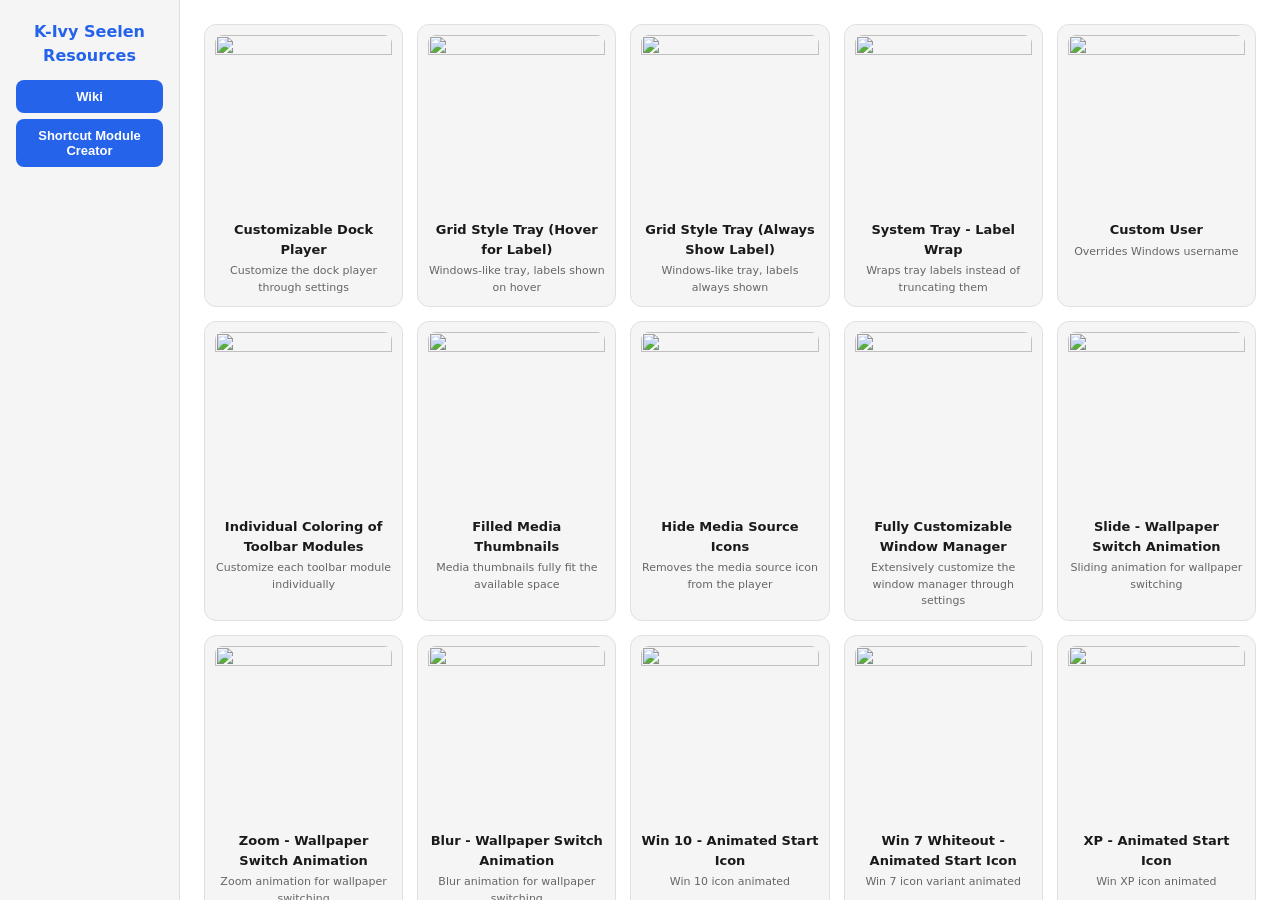
==== commit 61c62c40: "Up 1b" ====
--- a/index.html
+++ b/index.html
@@ -83,7 +83,7 @@
       { label: 'Shortcut Module Creator', url: './Web/shortcut-mod-creator.html' },
     ];
 
-    const IMG_BASE = 'https://raw.githubusercontent.com/K-Ivy/Seelen-UI-Resources/refs/heads/main/Assets/';
+    const IMG_BASE = 'https://raw.githubusercontent.com/K-Ivy/Seelen-UI-Resources/refs/heads/main/';
 
     const nav = document.getElementById('nav');
     nav.innerHTML = navItems
